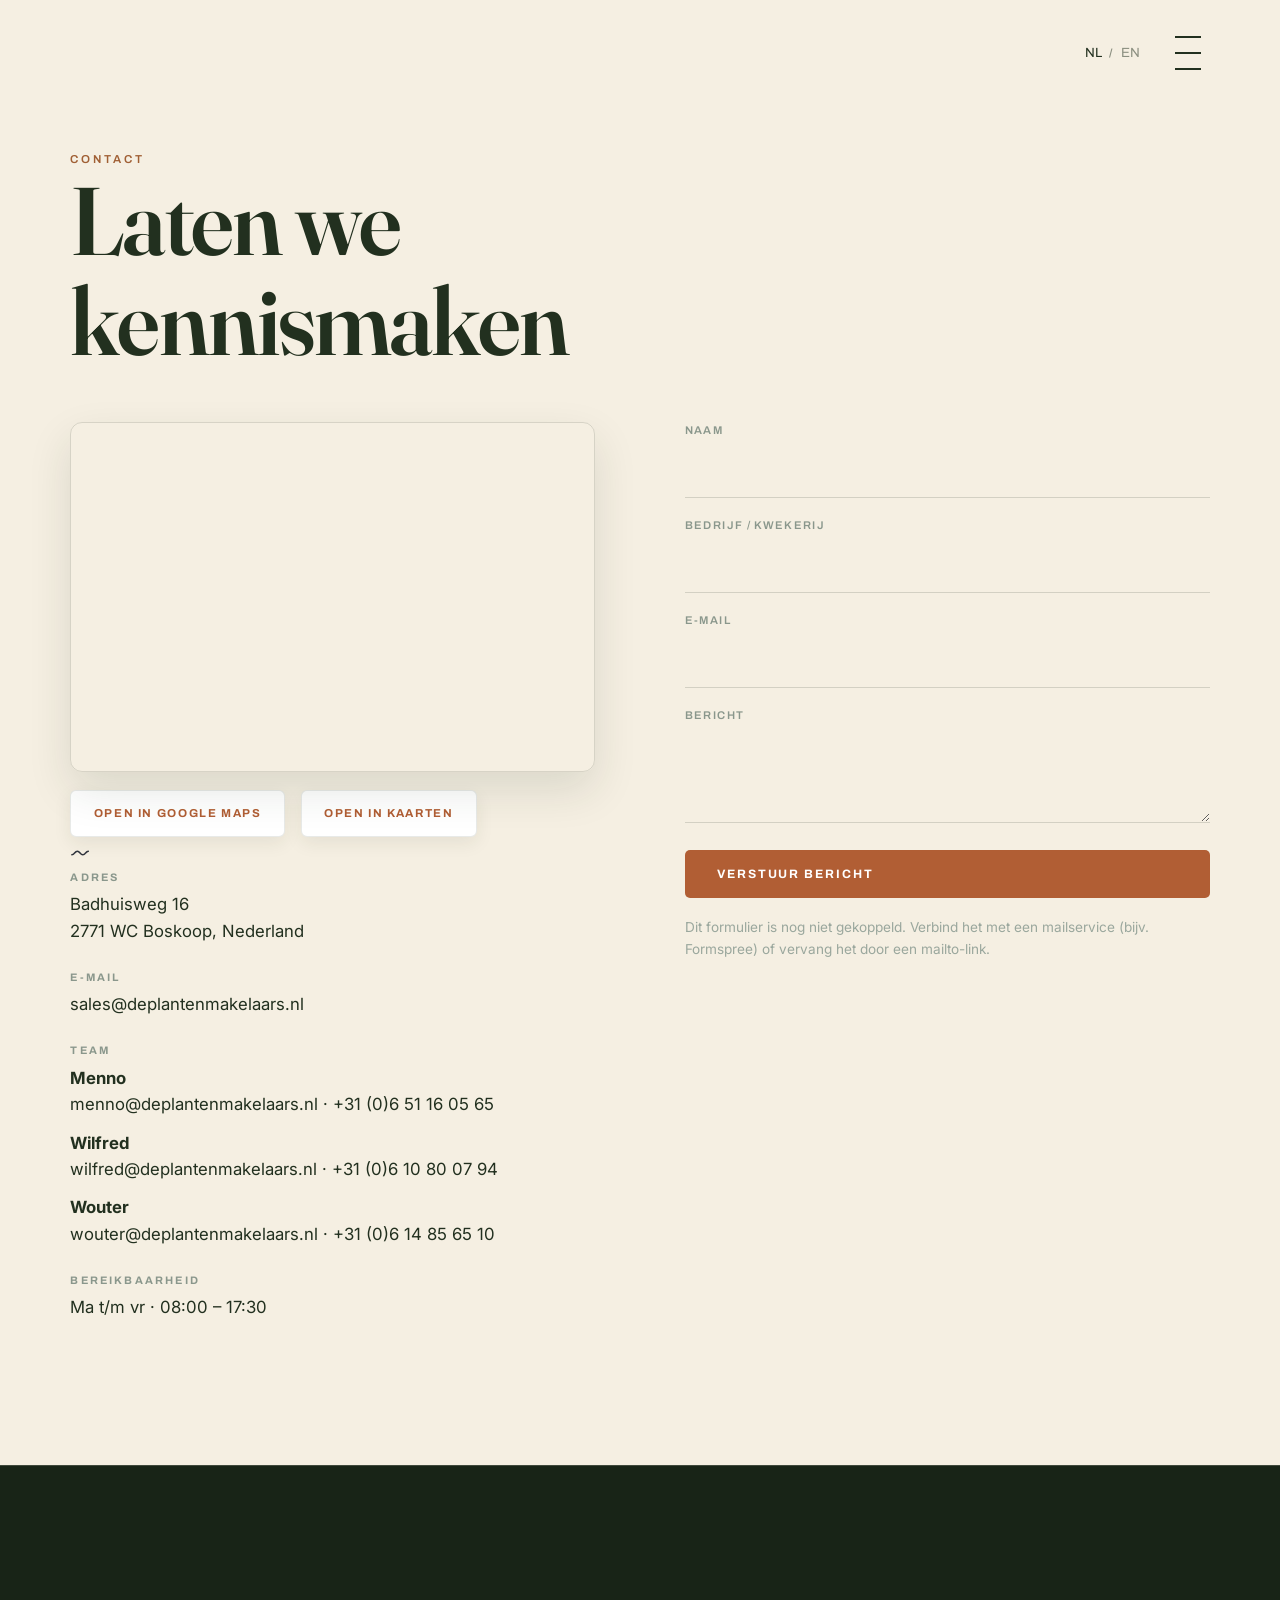
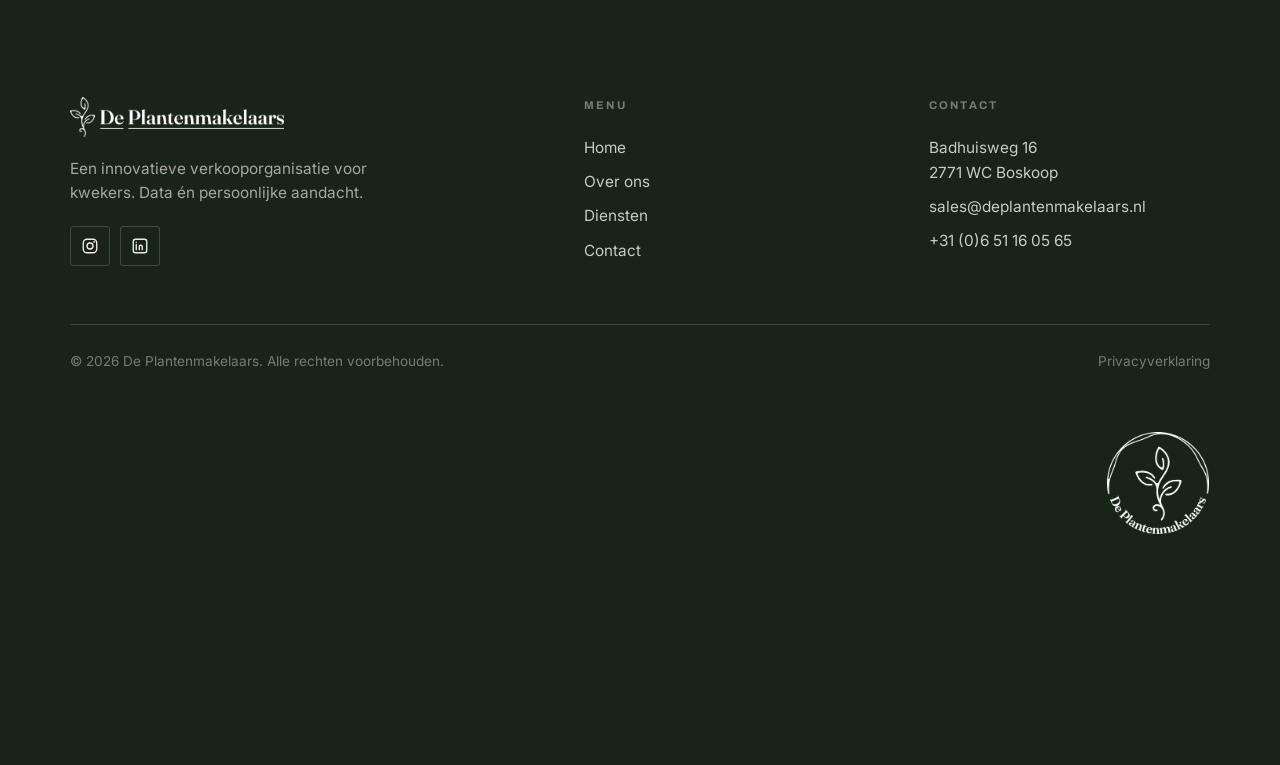
==== contact.html @ c4e26600 "30-07 2" ====
<!DOCTYPE html>
<html lang="nl">
<head>
<meta charset="UTF-8">
<meta name="viewport" content="width=device-width, initial-scale=1">
<title>Contact, De Plantenmakelaars</title>
<meta name="description" content="Neem contact op met De Plantenmakelaars. We denken graag met je mee over de groei van jouw product in de sierteelt.">
<link rel="preconnect" href="https://fonts.googleapis.com">
<link rel="preconnect" href="https://fonts.gstatic.com" crossorigin>
<link href="https://fonts.googleapis.com/css2?family=Archivo:wght@400;500;600;700;800;900&family=Fraunces:opsz,wght@9..144,400;9..144,500;9..144,600;9..144,900&family=Inter:wght@400;500;600&display=swap" rel="stylesheet">
<link rel="stylesheet" href="styles.css?v=12">
</head>
<body>

<header class="topbar">
  <div class="topbar-right">
    <div class="lang-switch" role="group" aria-label="Taal / Language">
      <button data-lang="nl" type="button">NL</button><span class="sep">/</span><button data-lang="en" type="button">EN</button>
    </div>
    <button class="menu-toggle" aria-label="Menu" aria-expanded="false"><span></span><span></span><span></span></button>
  </div>
</header>

<div class="menu-overlay">
  <img loading="lazy" class="menu-badge" src="images/menu-badge.png" alt="" aria-hidden="true">
    <nav aria-label="Hoofdmenu">
    <a href="index.html"><span class="idx">01</span>Home</a>
    <a href="over-ons.html"><span class="idx">02</span><span data-lang-nl>Over ons</span><span data-lang-en>About</span></a>
    <a href="diensten.html"><span class="idx">03</span><span data-lang-nl>Diensten</span><span data-lang-en>Services</span></a>
    <a href="contact.html"><span class="idx">04</span>Contact</a>
  </nav>
  <div class="menu-foot">
    <a class="cx-mail" href="contact.html" data-e="c2FsZXNAZGVwbGFudGVubWFrZWxhYXJzLm5s" style="flex-basis:100%;color:var(--accent-d)">e-mailadres</a>
    <a href="#">Instagram</a><a href="#">LinkedIn</a>
  </div>
</div>

<div class="corner corner--bl"><svg viewBox="0 0 24 24" fill="none"><path d="M2 14c3 0 3-4 6-4s3 4 6 4 3-4 6-4" stroke="currentColor" stroke-width="1.6" stroke-linecap="round"/></svg></div>

<main>

<!-- CONTACT (licht) -->
<section class="panel panel--paper panel--auto">
  <div class="panel-inner container">
    <div style="margin-bottom:clamp(30px,4vw,52px)">
      <p class="eyebrow rise d1">Contact</p>
      <h1 class="display rise d2" style="font-size:clamp(2.4rem,8vw,6rem);color:var(--ink)"><span data-lang-nl>Laten we<br>kennismaken</span><span data-lang-en>Let's get<br>acquainted</span></h1>
    </div>

    <div class="contact-cols">
      <div>
        <div class="map-embed rise d1">
          <iframe title="Locatie De Plantenmakelaars" src="https://www.google.com/maps?q=Badhuisweg%2016%2C%202771%20WC%20Boskoop&output=embed" loading="lazy" referrerpolicy="no-referrer-when-downgrade" allowfullscreen></iframe>
          <span class="tag">Boskoop</span>
        </div>
        <div class="map-actions rise d1">
          <a href="https://www.google.com/maps/search/?api=1&query=Badhuisweg+16+2771+WC+Boskoop" target="_blank" rel="noopener">
            <span data-lang-nl>Open in Google Maps</span><span data-lang-en>Open in Google Maps</span>
          </a>
          <a href="https://maps.apple.com/?q=Badhuisweg+16+2771+WC+Boskoop" target="_blank" rel="noopener">
            <span data-lang-nl>Open in Kaarten</span><span data-lang-en>Open in Maps</span>
          </a>
        </div>
        <div class="cinfo rise d2">
          <div class="row">
            <span class="label"><span data-lang-nl>Adres</span><span data-lang-en>Address</span></span>
            <p>Badhuisweg 16<br>2771 WC Boskoop, Nederland</p>
          </div>
          <div class="row">
            <span class="label">E-mail</span>
            <a class="cx-mail" href="contact.html" data-e="c2FsZXNAZGVwbGFudGVubWFrZWxhYXJzLm5s">e-mailadres</a>
          </div>
          <div class="row">
            <span class="label"><span data-lang-nl>Team</span><span data-lang-en>Team</span></span>
            <p><strong>Menno</strong><br><a class="cx-mail" href="contact.html" data-e="bWVubm9AZGVwbGFudGVubWFrZWxhYXJzLm5s">e-mailadres</a><span class="sep-dot"> · </span><a class="cx-tel" href="contact.html" data-t="KzMxNjUxMTYwNTY1" data-d="KzMxICgwKTYgNTEgMTYgMDUgNjU=">telefoonnummer</a></p>
            <p style="margin-top:.7rem"><strong>Wilfred</strong><br><a class="cx-mail" href="contact.html" data-e="d2lsZnJlZEBkZXBsYW50ZW5tYWtlbGFhcnMubmw=">e-mailadres</a><span class="sep-dot"> · </span><a class="cx-tel" href="contact.html" data-t="KzMxNjEwODAwNzk0" data-d="KzMxICgwKTYgMTAgODAgMDcgOTQ=">telefoonnummer</a></p>
            <p style="margin-top:.7rem"><strong>Wouter</strong><br><a class="cx-mail" href="contact.html" data-e="d291dGVyQGRlcGxhbnRlbm1ha2VsYWFycy5ubA==">e-mailadres</a><span class="sep-dot"> · </span><a class="cx-tel" href="contact.html" data-t="KzMxNjE0ODU2NTEw" data-d="KzMxICgwKTYgMTQgODUgNjUgMTA=">telefoonnummer</a></p>
          </div>
          <div class="row">
            <span class="label"><span data-lang-nl>Bereikbaarheid</span><span data-lang-en>Availability</span></span>
            <p><span data-lang-nl>Ma t/m vr · 08:00 – 17:30</span><span data-lang-en>Mon–Fri · 08:00 – 17:30</span></p>
          </div>
        </div>
      </div>

      <div class="rise d3">
        <form class="form" id="contact-form" novalidate>
          <div class="field">
            <label for="naam"><span data-lang-nl>Naam</span><span data-lang-en>Name</span></label>
            <input type="text" id="naam" name="naam" required autocomplete="name">
          </div>
          <div class="field">
            <label for="bedrijf"><span data-lang-nl>Bedrijf / kwekerij</span><span data-lang-en>Company / nursery</span></label>
            <input type="text" id="bedrijf" name="bedrijf" autocomplete="organization">
          </div>
          <div class="field">
            <label for="email">E-mail</label>
            <input type="email" id="email" name="email" required autocomplete="email">
          </div>
          <div class="field">
            <label for="bericht"><span data-lang-nl>Bericht</span><span data-lang-en>Message</span></label>
            <textarea id="bericht" name="bericht" required></textarea>
          </div>
          <button type="submit" class="btn btn--solid"><span data-lang-nl>Verstuur bericht</span><span data-lang-en>Send message</span></button>
          <p class="form-status" hidden role="status"><span data-lang-nl>Bedankt! Je bericht is verstuurd, we nemen snel contact op.</span><span data-lang-en>Thanks! Your message has been sent, we'll be in touch soon.</span></p>
          <p class="form-note"><span data-lang-nl>Dit formulier is nog niet gekoppeld. Verbind het met een mailservice (bijv. Formspree) of vervang het door een mailto-link.</span><span data-lang-en>This form is not yet connected. Wire it to a mail service (e.g. Formspree) or replace it with a mailto link.</span></p>
        </form>
      </div>
    </div>
  </div>
</section>

<!-- FOOTER -->
<section class="panel panel--auto footer">
  <div class="panel-inner container">
    <div class="footer-grid">
      <div>
        <a class="logo" href="index.html"><img class="logo-img" src="images/logo-cream.png" alt="De Plantenmakelaars"></a>
        <p><span data-lang-nl>Een innovatieve verkooporganisatie voor kwekers. Data én persoonlijke aandacht.</span><span data-lang-en>An innovative sales organisation for growers. Data and personal attention.</span></p>
        <div class="socials">
          <a href="#" aria-label="Instagram"><svg viewBox="0 0 24 24" fill="none"><rect x="3" y="3" width="18" height="18" rx="5" stroke="currentColor" stroke-width="1.8"/><circle cx="12" cy="12" r="4" stroke="currentColor" stroke-width="1.8"/><circle cx="17.5" cy="6.5" r="1.2" fill="currentColor"/></svg></a>
          <a href="#" aria-label="LinkedIn"><svg viewBox="0 0 24 24" fill="none"><rect x="3" y="3" width="18" height="18" rx="3" stroke="currentColor" stroke-width="1.8"/><path d="M7 10v7M7 7v.01M11 17v-4a2 2 0 014 0v4" stroke="currentColor" stroke-width="1.8" stroke-linecap="round"/></svg></a>
        </div>
      </div>
      <div class="footer-col">
        <h4>Menu</h4>
        <a href="index.html">Home</a>
        <a href="over-ons.html"><span data-lang-nl>Over ons</span><span data-lang-en>About</span></a>
        <a href="diensten.html"><span data-lang-nl>Diensten</span><span data-lang-en>Services</span></a>
        <a href="contact.html">Contact</a>
      </div>
      <div class="footer-col">
        <h4>Contact</h4>
        <p>Badhuisweg 16<br>2771 WC Boskoop</p>
        <a class="cx-mail" href="contact.html" data-e="c2FsZXNAZGVwbGFudGVubWFrZWxhYXJzLm5s">e-mailadres</a>
        <a class="cx-tel" href="contact.html" data-t="KzMxNjUxMTYwNTY1" data-d="KzMxICgwKTYgNTEgMTYgMDUgNjU=">telefoonnummer</a>
      </div>
    </div>
    <div class="footer-bottom">
      <span>© <span id="year">2026</span> De Plantenmakelaars. <span data-lang-nl>Alle rechten voorbehouden.</span><span data-lang-en>All rights reserved.</span></span>
      <a href="#"><span data-lang-nl>Privacyverklaring</span><span data-lang-en>Privacy statement</span></a>
    </div>
    <div class="footer-badge"><img src="images/logo-round.png" alt="De Plantenmakelaars"></div>
  </div>
</section>

</main>
<script src="script.js?v=11"></script>
</body>
</html>
---- styles.css ----
/* ===========================================================
   De Plantenmakelaars — licht & donker, editorial + cinematografisch
   Schermvullende panels, veel witruimte, foto's met nette fallback.
   =========================================================== */

:root {
  /* donker — diep bosgroen (groen primair) */
  --bg:        #223021;          /* diep groen */
  --text:      #f2ece0;          /* warm cream */
  --muted:     rgba(242,236,224,.66);
  --faint:     rgba(242,236,224,.44);
  --line-d:    rgba(242,236,224,.18);
  --accent-d:  #d98c5a;          /* warme terracotta op donker */

  /* licht — cream */
  --paper:     #efe3d5;          /* cream */
  --paper-2:   #f5efe2;          /* lichter cream */
  --ink:       #22301f;          /* diep groen tekst */
  --ink-soft:  #56604f;
  --line-l:    rgba(34,48,31,.16);
  --accent-l:  #b15e34;          /* diepe terracotta op licht */

  /* olijf + terracotta-accent */
  --olive:     #6e7a4e;
  --wood:      #c08a5e;
  --wood-deep: #a05f34;

  --maxw: 1340px;
  --gutter: clamp(24px, 5.5vw, 96px);

  --font-body: "Inter", -apple-system, BlinkMacSystemFont, "Segoe UI", Roboto, sans-serif;
  --font-head: "Fraunces", Georgia, "Times New Roman", serif;  /* warme serif koppen */
  --font-label: "Archivo", var(--font-body);                   /* mechanische labels */
  --ease: cubic-bezier(.16, 1, .3, 1);
}

/* Terracotta Clay: warme serif koppen in zinhoofdletters, sans-labels in kapitaal */
h1, h2, h3, .display, .menu-overlay a, .stats .num, .bignum h3, .member h3, .split h2, .contact-cols h1 {
  text-transform: none !important;
  letter-spacing: -0.01em;
  font-weight: 600 !important;
}
.eyebrow, .label, .readmore, .btn, .lang-switch, .menu-toggle, .member .role,
.bignum .no, .scroll-cue, .pager .count, .footer h4, .field label, .logo,
.hero-meta .label, .menu-foot, .media .tag {
  font-family: var(--font-label) !important;
}

*, *::before, *::after { box-sizing: border-box; }
* { margin: 0; }

html {
  background: var(--bg);
  scroll-behavior: smooth;
  scroll-snap-type: y proximity;
  -webkit-text-size-adjust: 100%;
}
body {
  font-family: var(--font-body);
  color: var(--text);
  background: var(--bg);
  line-height: 1.6;
  font-size: 17px;
  -webkit-font-smoothing: antialiased;
  text-rendering: optimizeLegibility;
  overflow-x: hidden;
}
/* Optie 6: groeiende data (planten + cijfers) */
.grow-canvas { position: fixed; inset: 0; z-index: -1; pointer-events: none; }
.grow-canvas--menu { position: absolute; inset: 0; z-index: 0; }

img { max-width: 100%; display: block; }
a { color: inherit; text-decoration: none; }
ul { list-style: none; padding: 0; }
button { font-family: inherit; cursor: pointer; border: 0; background: none; color: inherit; }
h1, h2, h3 { font-family: var(--font-head); font-weight: 800; line-height: .94; letter-spacing: -0.015em; }

/* ---------- helpers ---------- */
.container { width: 100%; max-width: var(--maxw); margin-inline: auto; padding-inline: var(--gutter); }

.eyebrow {
  display: inline-block;
  font-family: var(--font-head); font-weight: 600;
  font-size: .72rem; letter-spacing: .26em; text-transform: uppercase;
  color: var(--accent-d);
}
.label { font-family: var(--font-head); font-weight: 700; font-size: .68rem; letter-spacing: .2em; text-transform: uppercase; color: var(--muted); }
.display { font-size: clamp(2.5rem, 7.4vw, 6.1rem); text-transform: uppercase; line-height: 1.04; letter-spacing: -0.02em; }
.sub { font-size: clamp(1rem, 1.4vw, 1.2rem); color: rgba(243,246,239,.82); max-width: 48ch; }

/* ---------- links/buttons ---------- */
.readmore {
  display: inline-flex; align-items: center; gap: .7rem;
  font-family: var(--font-head); font-weight: 700;
  font-size: .74rem; letter-spacing: .2em; text-transform: uppercase;
  color: var(--text); padding-bottom: .35rem; position: relative;
}
.readmore::after { content: ""; position: absolute; left: 0; bottom: 0; width: 100%; height: 1px; background: var(--accent-d); transform: scaleX(.35); transform-origin: left; transition: transform .4s var(--ease); }
.readmore:hover::after { transform: scaleX(1); }
.readmore svg { width: 22px; height: 12px; transition: transform .35s var(--ease); }
.readmore:hover svg { transform: translateX(6px); }

.btn {
  display: inline-flex; align-items: center; gap: .7rem;
  font-family: var(--font-head); font-weight: 700;
  font-size: .76rem; letter-spacing: .16em; text-transform: uppercase;
  padding: 1.05rem 2rem; border-radius: 5px;
  transition: background .3s var(--ease), color .3s var(--ease), border-color .3s var(--ease), transform .3s var(--ease);
}
.btn--solid { background: var(--accent-d); color: #0b1206; }
.btn--solid:hover { background: #fff; transform: translateY(-2px); }
.btn--outline { border: 1px solid var(--line-d); color: var(--text); }
.btn--outline:hover { border-color: var(--accent-d); color: var(--accent-d); }

/* ===========================================================
   TOPBAR
   =========================================================== */
.topbar {
  position: fixed; top: 0; left: 0; right: 0; z-index: 60;
  max-width: var(--maxw); margin-inline: auto;
  display: flex; align-items: center; justify-content: flex-end;
  padding: clamp(18px, 2.4vw, 32px) var(--gutter);
  pointer-events: none;
}
.topbar > * { pointer-events: auto; }
.logo {
  display: inline-flex; align-items: center; gap: .6rem;
  font-family: var(--font-head); font-weight: 800;
  font-size: 1rem; text-transform: uppercase; color: #fff;
}
.topbar .logo { mix-blend-mode: normal; }
.logo-img { height: 40px; width: auto; display: block; }
.logo-color { display: none; }
body.header-light .logo-cream { display: none; }
body.header-light .logo-color { display: block; }
body.menu-open .logo-cream { display: block; }
body.menu-open .logo-color { display: none; }
@media (max-width: 600px) { .logo-img { height: 32px; } }
.logo .glyph { width: 34px; height: 34px; display: grid; place-items: center; border: 1.5px solid currentColor; border-radius: 3px; }
.logo .glyph svg { width: 18px; height: 18px; }
.logo .word { display: none; }
@media (min-width: 600px) { .logo .word { display: inline; } }

.topbar-right { display: flex; align-items: center; gap: clamp(12px, 1.6vw, 22px); color: #fff; transition: color .12s linear; }
.lang-switch { display: inline-flex; gap: .1rem; font-family: var(--font-head); font-weight: 700; font-size: .72rem; letter-spacing: .12em; }
.lang-switch button { color: currentColor; opacity: .5; padding: .3rem .35rem; transition: opacity .25s ease; }
.lang-switch button.active { opacity: 1; }
.lang-switch .sep { color: currentColor; opacity: .5; align-self: center; }
.menu-toggle { width: 44px; height: 44px; display: grid; place-items: center; color: currentColor; }
.menu-toggle span { display: block; width: 26px; height: 2px; background: currentColor; transition: transform .35s var(--ease), opacity .25s ease, background-color .12s linear; }

/* kleur van menu + taalswitch wisselt met de achtergrond eronder */
body.header-light .topbar-right { color: var(--ink); }
body.menu-open .topbar-right { color: #fff; }
.menu-toggle span + span { margin-top: 6px; }
body.menu-open .menu-toggle span:nth-child(1) { transform: translateY(8px) rotate(45deg); }
body.menu-open .menu-toggle span:nth-child(2) { opacity: 0; }
body.menu-open .menu-toggle span:nth-child(3) { transform: translateY(-8px) rotate(-45deg); }

/* ===========================================================
   MENU OVERLAY
   =========================================================== */
.menu-overlay {
  position: fixed; inset: 0; z-index: 55;
  background: linear-gradient(160deg, #223021, #141f12);
  display: flex; flex-direction: column; justify-content: center;
  padding: var(--gutter);
  opacity: 0; visibility: hidden;
  overflow: hidden;
  transition: opacity .5s var(--ease), visibility .5s;
}
body.menu-open .menu-overlay { opacity: 1; visibility: visible; }
.menu-overlay nav { display: flex; flex-direction: column; gap: clamp(6px, 1.2vw, 14px); }
.menu-overlay a {
  font-family: var(--font-head); font-weight: 800;
  font-size: clamp(2.4rem, 8vw, 5.5rem); text-transform: uppercase; line-height: 1;
  color: var(--text); width: max-content; transition: color .3s ease;
}
.menu-overlay nav a, .menu-overlay .menu-foot > * { transform: translateY(40px); opacity: 0; }
body.menu-open .menu-overlay nav a,
body.menu-open .menu-overlay .menu-foot > * { animation: menuIn .6s var(--ease) forwards; }
body.menu-open .menu-overlay nav a:nth-child(1) { animation-delay: .10s; }
body.menu-open .menu-overlay nav a:nth-child(2) { animation-delay: .16s; }
body.menu-open .menu-overlay nav a:nth-child(3) { animation-delay: .22s; }
body.menu-open .menu-overlay nav a:nth-child(4) { animation-delay: .28s; }
body.menu-open .menu-overlay nav a:nth-child(5) { animation-delay: .34s; }
body.menu-open .menu-overlay .menu-foot > *:nth-child(1) { animation-delay: .44s; }
body.menu-open .menu-overlay .menu-foot > *:nth-child(2) { animation-delay: .50s; }
body.menu-open .menu-overlay .menu-foot > *:nth-child(3) { animation-delay: .56s; }
body.menu-open .menu-overlay .menu-foot > *:nth-child(4) { animation-delay: .62s; }
.menu-overlay a:hover { color: var(--accent-d); }
.menu-overlay a .idx { font-size: .9rem; vertical-align: super; color: var(--accent-d); margin-right: .6rem; }
@keyframes menuIn { to { transform: none; opacity: 1; } }
.menu-foot { margin-top: clamp(36px, 6vw, 70px); display: flex; flex-wrap: wrap; gap: 1rem 3rem; font-size: .92rem; color: var(--muted); }
.menu-foot a:hover { color: var(--accent-d); }
.menu-foot a.cx-mail:hover { color: #fff !important; }
.menu-badge { display: none; }
.menu-overlay nav, .menu-overlay .menu-foot { position: relative; z-index: 1; }
@media (max-width: 720px) { .menu-badge { max-width: 92vw; opacity: .06; } }

/* ===========================================================
   PANELS
   =========================================================== */
.panel {
  position: relative;
  min-height: 100vh; min-height: 100svh;
  display: flex; align-items: center;
  scroll-snap-align: start; overflow: hidden;
}
.panel--auto { min-height: 100vh; min-height: 100svh; padding-block: clamp(120px, 16vh, 200px); }
.panel-inner { position: relative; z-index: 2; width: 100%; }

/* donker beeldpanel: foto + fallback + leesbaarheidsgradient */
.panel-bg { position: absolute; inset: 0; z-index: 0; overflow: hidden;
  background: linear-gradient(160deg, #2e4029 0%, #223021 55%, #16210f 100%); }
.panel-bg img { position: absolute; inset: 0; width: 100%; height: 100%; object-fit: cover;
  transform: scale(1.05); transition: transform 1.4s var(--ease); }
.panel.in .panel-bg img { transform: scale(1); }
.panel-bg::after { content: ""; position: absolute; inset: 0;
  background: linear-gradient(to top, rgba(14,22,12,.90) 0%, rgba(14,22,12,.26) 45%, rgba(14,22,12,.46) 100%),
              radial-gradient(120% 90% at 80% 15%, rgba(201,120,79,.26), transparent 60%); }
.panel-bg.topo::before { content: ""; position: absolute; inset: 0; z-index: 1;
  background-image: url("data:image/svg+xml,%3Csvg xmlns='http://www.w3.org/2000/svg' width='600' height='600' viewBox='0 0 600 600'%3E%3Cg fill='none' stroke='%23c9784f' stroke-width='1' stroke-opacity='0.12'%3E%3Cpath d='M0 120 Q150 60 300 120 T600 120'/%3E%3Cpath d='M0 200 Q150 140 300 200 T600 200'/%3E%3Cpath d='M0 280 Q150 220 300 280 T600 280'/%3E%3Cpath d='M0 360 Q150 300 300 360 T600 360'/%3E%3Cpath d='M0 440 Q150 380 300 440 T600 440'/%3E%3Cpath d='M0 520 Q150 460 300 520 T600 520'/%3E%3C/g%3E%3C/svg%3E");
  background-size: 760px; opacity: .5; }

/* LICHTE panels */
.panel--light { background: var(--paper); color: var(--ink); }
.panel--paper { background: var(--paper-2); color: var(--ink); }
.panel--light .sub, .panel--paper .sub { color: var(--ink-soft); }
.panel--light .eyebrow, .panel--paper .eyebrow { color: var(--wood-deep); }
.panel--light h1, .panel--light h2, .panel--light h3,
.panel--paper h1, .panel--paper h2, .panel--paper h3 { color: var(--ink); }
.panel--light .label, .panel--paper .label { color: #8a978c; }
.panel--light .readmore, .panel--paper .readmore { color: var(--ink); }
.panel--light .readmore::after, .panel--paper .readmore::after { background: var(--accent-l); }
.panel--light .tick-list li, .panel--paper .tick-list li { color: var(--ink-soft); }
.panel--light .tick-list svg, .panel--paper .tick-list svg { color: var(--olive); }
.panel--light .btn--outline, .panel--paper .btn--outline { border-color: var(--line-l); color: var(--ink); }
.panel--light .btn--outline:hover, .panel--paper .btn--outline:hover { border-color: var(--accent-l); color: var(--accent-l); }
.panel--light .btn--solid, .panel--paper .btn--solid { background: var(--accent-l); color: #fff; }
.panel--light .btn--solid:hover, .panel--paper .btn--solid:hover { background: var(--ink); }
.panel--light .bignum-list, .panel--paper .bignum-list { border-color: var(--line-l); }
.panel--light .bignum, .panel--paper .bignum { border-color: var(--line-l); }
.panel--light .bignum .no, .panel--paper .bignum .no { color: var(--accent-l); }
.panel--light .bignum p, .panel--paper .bignum p { color: var(--ink-soft); }
.panel--light .stats .num, .panel--paper .stats .num { color: var(--ink); }
.panel--light .stats .num .unit, .panel--paper .stats .num .unit { color: var(--accent-l); }
.panel--light .stats .lab, .panel--paper .stats .lab { color: var(--ink-soft); }
.panel--light .member h3, .panel--paper .member h3 { color: var(--ink); }
.panel--light .member .role, .panel--paper .member .role { color: var(--accent-l); }
.panel--light .member .mail, .panel--paper .member .mail { color: var(--ink-soft); }
.panel--light .field input, .panel--light .field textarea,
.panel--paper .field input, .panel--paper .field textarea { color: var(--ink); border-bottom-color: var(--line-l); }
.panel--light .field label, .panel--paper .field label { color: #8a978c; }
.panel--light .cinfo .row a, .panel--paper .cinfo .row a,
.panel--light .cinfo .row p, .panel--paper .cinfo .row p { color: var(--ink); }
.panel--light .form-note, .panel--paper .form-note { color: #9aa79d; }
.panel--light .form-status, .panel--paper .form-status { color: var(--accent-l); }

/* ---------- reveal ---------- */
.rise { opacity: 0; transform: translateY(34px); transition: opacity .9s var(--ease), transform .9s var(--ease); }
.panel.in .rise { opacity: 1; transform: none; }
.panel.in .rise.d1 { transition-delay: .08s; }
.panel.in .rise.d2 { transition-delay: .18s; }
.panel.in .rise.d3 { transition-delay: .28s; }
.panel.in .rise.d4 { transition-delay: .38s; }
.panel.in .rise.d5 { transition-delay: .48s; }
.panel.in .rise.d6 { transition-delay: .58s; }

/* ===========================================================
   HERO (schermvullend beeld + tekst)
   =========================================================== */
.hero { align-items: stretch; }
.hero .panel-bg { background: linear-gradient(165deg, #efe3d5 0%, #d8955a 26%, #7a8a52 60%, #223021 100%); }
.hero .panel-bg::after {
  background: linear-gradient(to top, rgba(20,15,9,.80) 0%, rgba(20,15,9,.08) 42%, rgba(20,15,9,.16) 100%),
              linear-gradient(to right, rgba(20,15,9,.45), transparent 55%);
}
.hero .panel-inner { display: flex; align-items: center; justify-content: flex-start; }
.hero .hero-stack { text-align: left; margin-inline: 0; max-width: 24ch; }
.hero .hero-stack .sub { margin-inline: 0; }
.hero .hero-stack .readmore { margin-inline: 0; }
.hero-stack { max-width: 24ch; }
.hero-stack > * + * { margin-top: clamp(1rem, 2vw, 1.5rem); }
.hero .display { color: #fff; }
.hero .sub { color: rgba(255,255,255,.9); max-width: 42ch; }
.hero .eyebrow { color: var(--accent-d); }

/* topmeta in hero (rechtsboven, klein) */
.hero-meta {
  position: absolute; top: clamp(96px, 13vh, 150px); z-index: 3;
  right: max(var(--gutter), calc((100vw - var(--maxw)) / 2 + var(--gutter)));
  text-align: right; max-width: 16ch;
}
.hero-meta .label { display: block; color: rgba(255,255,255,.6); }
.hero-meta .val { color: #fff; font-weight: 600; font-size: .95rem; }
@media (max-width: 760px) { .hero-meta { display: none; } }
@media (max-width: 720px) {
  .hero .hero-stack { max-width: 100%; }
  .hero .display { font-size: clamp(2.3rem, 11vw, 3.6rem); }
}
/* bredere hero-kolom voor langere koppen (bv. Diensten) — zelfde lettergrootte als homepage */
.hero--wide .hero-stack { max-width: min(94vw, 56rem); }

/* generieke gecentreerde stack (cta) */
.center-stack { text-align: center; margin-inline: auto; max-width: min(92vw, 56rem); }
.center-stack .sub { margin-inline: auto; }


/* scroll hint */
.scroll-cue { position: absolute; left: 50%; bottom: clamp(22px, 4vh, 40px); transform: translateX(-50%); z-index: 3;
  display: flex; flex-direction: column; align-items: center; gap: .7rem;
  font-family: var(--font-head); font-size: .62rem; letter-spacing: .25em; text-transform: uppercase; color: rgba(255,255,255,.7); }
.scroll-cue .line { width: 1px; height: 46px; background: rgba(255,255,255,.25); position: relative; overflow: hidden; }
.scroll-cue .line::after { content: ""; position: absolute; left: 0; top: -50%; width: 100%; height: 50%; background: var(--accent-d); animation: scrolldot 2.2s var(--ease) infinite; }
@keyframes scrolldot { 0% { top: -50%; } 60%,100% { top: 100%; } }

/* ===========================================================
   MEDIA FRAME (foto naast tekst, editorial)
   =========================================================== */
.media { position: relative; width: 100%; aspect-ratio: 4 / 5; overflow: hidden; border-radius: 10px;
  background: linear-gradient(160deg, #ecdcc6 0%, #c98a64 50%, #6e7a4e 100%); }
.media img { position: absolute; inset: 0; width: 100%; height: 100%; object-fit: cover; }
.media--wide { aspect-ratio: 3 / 2; }
.media .tag { position: absolute; left: 16px; bottom: 16px; z-index: 2;
  background: var(--paper); color: var(--olive); border-radius: 2px; padding: .4rem .7rem;
  font-family: var(--font-head); font-weight: 700; font-size: .64rem; letter-spacing: .14em; text-transform: uppercase; }

/* ===========================================================
   SPLIT / lijsten / stats / team / contact
   =========================================================== */
.split { display: grid; grid-template-columns: 1fr 1fr; gap: clamp(36px, 7vw, 110px); align-items: center; width: 100%; }
.split h2 { font-size: clamp(2rem, 5vw, 4.2rem); text-transform: uppercase; }
.split .sub { margin-top: 1.4rem; }
.split-actions { margin-top: 2.2rem; display: flex; flex-wrap: wrap; gap: 1rem; }
.split--media-right .media { order: 2; }
@media (max-width: 860px) {
  .split { grid-template-columns: 1fr; gap: clamp(28px, 6vw, 48px); }
  .split--media-right .media, .split .media { order: -1; }
  .media { aspect-ratio: 5 / 4; }
  /* telefoon: geen scroll-snap, gewoon vloeiend doorscrollen */
  html { scroll-snap-type: none; }
  .panel { scroll-snap-align: none; }
}

.tick-list { margin-top: 1.6rem; display: grid; gap: .9rem; }
.tick-list li { display: flex; gap: .8rem; align-items: flex-start; color: rgba(243,246,239,.82); }
.tick-list svg { flex: none; width: 20px; height: 20px; color: var(--accent-d); margin-top: .2rem; }

.bignum-list { width: 100%; border-top: 1px solid var(--line-d); }
.bignum { display: grid; grid-template-columns: auto 1fr auto; gap: clamp(16px, 3vw, 48px); align-items: baseline;
  padding: clamp(22px, 3.4vw, 44px) 0; border-bottom: 1px solid var(--line-d); transition: padding-left .4s var(--ease); }
.bignum:hover { padding-left: clamp(8px, 1.5vw, 22px); }
.bignum .no { font-family: var(--font-head); font-weight: 700; font-size: .8rem; color: var(--accent-d); }
.bignum h3 { font-size: clamp(1.6rem, 4vw, 3rem); text-transform: uppercase; }
.bignum p { color: var(--muted); max-width: 42ch; font-size: .98rem; }
@media (max-width: 720px) { .bignum { grid-template-columns: auto 1fr; } .bignum p { grid-column: 1 / -1; } }

.stats { display: grid; grid-template-columns: repeat(3, 1fr); gap: clamp(32px, 5vw, 64px) clamp(24px, 3vw, 56px); width: 100%; }
.stats .num { font-family: var(--font-head); font-weight: 800; font-size: clamp(2.8rem, 5vw, 4.8rem); line-height: .9; white-space: nowrap; }
.stats .lab { margin-top: .9rem; color: var(--muted); max-width: 24ch; }
@media (max-width: 760px) {
  .stats { grid-template-columns: repeat(2, 1fr); gap: clamp(30px, 8vw, 46px) clamp(18px, 5vw, 30px); }
  .stats .num { font-size: clamp(2rem, 9.5vw, 3rem); }
  .stats .lab { margin-top: .55rem; font-size: .92rem; max-width: 18ch; }
}

.quotes { display: grid; grid-template-columns: repeat(3, 1fr); gap: clamp(20px, 2.4vw, 32px); width: 100%; }
@media (max-width: 860px) { .quotes { grid-template-columns: 1fr; } }
.quote { position: relative; background: var(--accent-l); border-radius: 14px; padding: clamp(24px, 2.6vw, 34px); display: flex; flex-direction: column; gap: 1.4rem; }
.quote blockquote { font-family: var(--font-head); font-weight: 500; font-size: clamp(1.08rem, 1.4vw, 1.32rem); line-height: 1.45; color: #fff; }
.quote figcaption { font-family: var(--font-label); font-weight: 700; font-size: .7rem; letter-spacing: .16em; text-transform: uppercase; color: rgba(255,255,255,.82); margin-top: auto; display: flex; flex-direction: column; gap: .22rem; line-height: 1.35; }
.quote figcaption .q-name { color: #fff; }
.quote figcaption .q-firm { color: rgba(255,255,255,.68); }
.quote figcaption .todo { color: rgba(255,255,255,.82); border-bottom-color: rgba(255,255,255,.4); }
.quote blockquote.tw-on::after { content: ""; display: inline-block; width: 2px; height: 1.05em; background: #fff; margin-left: 3px; vertical-align: -2px; animation: twblink .8s step-end infinite; }
@keyframes twblink { 0%, 100% { opacity: 1; } 50% { opacity: 0; } }

.stars { display: inline-flex; gap: .28rem; }
.star { display: inline-flex; opacity: 0; transform: translateY(-20px) scale(.3) rotate(-25deg); }
.star svg { width: clamp(17px, 1.5vw, 20px); height: auto; fill: #fff; }
.quotes.qshow .star { animation: starfly .55s var(--ease) forwards; }
.quotes.qshow .star:nth-child(1) { animation-delay: .10s; }
.quotes.qshow .star:nth-child(2) { animation-delay: .18s; }
.quotes.qshow .star:nth-child(3) { animation-delay: .26s; }
.quotes.qshow .star:nth-child(4) { animation-delay: .34s; }
.quotes.qshow .star:nth-child(5) { animation-delay: .42s; }
@keyframes starfly { to { opacity: 1; transform: none; } }
.quotes.qshow .star svg { animation: starbounce 5s ease-in-out infinite; }
.quotes.qshow .star:nth-child(1) svg { animation-delay: 1.2s; }
.quotes.qshow .star:nth-child(2) svg { animation-delay: 1.38s; }
.quotes.qshow .star:nth-child(3) svg { animation-delay: 1.56s; }
.quotes.qshow .star:nth-child(4) svg { animation-delay: 1.74s; }
.quotes.qshow .star:nth-child(5) svg { animation-delay: 1.92s; }
@keyframes starbounce { 0%, 32%, 100% { transform: translateY(0); } 16% { transform: translateY(-11px); } }
.q-badge { position: absolute; top: clamp(24px, 2.6vw, 34px); right: clamp(24px, 2.6vw, 34px); width: clamp(19px, 1.9vw, 25px); height: auto; }

.member-contact { margin-top: 1.5rem; display: flex; flex-direction: column; gap: .4rem; }
.member-contact a { color: var(--accent-l); font-weight: 500; font-size: .98rem; width: max-content; }
.member-contact a:hover { text-decoration: underline; }
@media (prefers-reduced-motion: reduce) {
  .star { opacity: 1; transform: none; animation: none; }
  .star svg { animation: none; }
}

.logo-marquee { width: 100%; overflow: hidden; padding: clamp(34px, 4.4vw, 72px) 0; -webkit-mask-image: linear-gradient(90deg, transparent, #000 14%, #000 86%, transparent); mask-image: linear-gradient(90deg, transparent, #000 14%, #000 86%, transparent); }
.logo-track { display: flex; align-items: center; width: max-content; animation: marquee 44s linear infinite; }
.logo-track img { flex: none; height: clamp(94px, 10.1vw, 146px); width: auto; margin-right: clamp(58px, 6.9vw, 128px); object-fit: contain; opacity: .9; animation: lmfloat 7s ease-in-out infinite alternate; will-change: transform; }
.logo-track img:nth-of-type(2n) { animation-duration: 8.4s; animation-delay: -2s; }
.logo-track img:nth-of-type(3n) { animation-duration: 7.6s; animation-delay: -3.6s; }
.logo-track img:nth-of-type(4n) { animation-duration: 6.4s; animation-delay: -1s; }
@keyframes marquee { from { transform: translateX(0); } to { transform: translateX(-50%); } }
@keyframes lmfloat { from { transform: translateY(-4px); } to { transform: translateY(4px); } }
@media (prefers-reduced-motion: reduce) { .logo-track { animation: none; flex-wrap: wrap; justify-content: center; row-gap: 2.4rem; } .logo-track img { animation: none; } }

.advice-grid { display: grid; grid-template-columns: repeat(3, 1fr); gap: clamp(22px, 2.6vw, 40px) clamp(24px, 3vw, 48px); margin-top: clamp(36px, 4.5vw, 60px); width: 100%; }
@media (max-width: 820px) { .advice-grid { grid-template-columns: 1fr 1fr; } }
@media (max-width: 520px) { .advice-grid { grid-template-columns: 1fr; } }
.advice-item { border-top: 1px solid var(--line-d); border-radius: 0; padding-top: 1.1rem; }
.advice-item h3 { color: #fff; font-size: clamp(1.1rem, 1.6vw, 1.4rem); font-weight: 600; }
.advice-item p { color: var(--muted); margin-top: .45rem; font-size: .98rem; line-height: 1.5; }
.advice-item { animation: advicestep 6.5s ease-in-out infinite; will-change: transform; }
.advice-item:nth-child(1) { animation-delay: 0s; }
.advice-item:nth-child(2) { animation-delay: .2s; }
.advice-item:nth-child(3) { animation-delay: .4s; }
.advice-item:nth-child(4) { animation-delay: .6s; }
.advice-item:nth-child(5) { animation-delay: .8s; }
.advice-item:nth-child(6) { animation-delay: 1s; }
@keyframes advicestep { 0%, 16%, 100% { transform: translateX(0); } 7% { transform: translateX(10px); } }
@media (prefers-reduced-motion: reduce) { .advice-item { animation: none; } }

.team { display: grid; grid-template-columns: repeat(4, 1fr); gap: clamp(20px, 2.4vw, 34px); width: 100%; }
@media (max-width: 900px) { .team { grid-template-columns: repeat(2, 1fr); max-width: 640px; } }
.member .frame { aspect-ratio: 3 / 4; border-radius: 10px; overflow: hidden; position: relative;
  background: linear-gradient(160deg, #d9c6a6, #7a6a45); display: grid; place-items: center; }
.member .frame img { position: absolute; inset: 0; width: 100%; height: 100%; object-fit: cover; z-index: 1; }
.member .frame-link { display: block; overflow: hidden; border-radius: 10px; }
.member .frame-link .frame { transition: transform .5s var(--ease); }
.member .frame-link:hover .frame { transform: scale(1.03); }
.member h3 a { color: inherit; }
.member h3 a:hover { color: var(--accent-l); }
.member .frame .initials { font-family: var(--font-head); font-weight: 800; font-size: 2.6rem; color: rgba(255,255,255,.7); }
.member h3 { margin-top: 1.1rem; font-size: 1.3rem; text-transform: uppercase; }
.member .role { color: var(--accent-d); font-size: .8rem; letter-spacing: .08em; text-transform: uppercase; margin-top: .35rem; font-family: var(--font-head); font-weight: 600; }
.member .mail { display: inline-block; margin-top: .55rem; color: var(--muted); font-size: .92rem; }
.member .mail:hover { color: var(--accent-l); }
@media (max-width: 760px) { .team { grid-template-columns: 1fr; max-width: 380px; } }

.contact-cols { display: grid; grid-template-columns: 1fr 1fr; gap: clamp(36px, 7vw, 96px); width: 100%; align-items: start; }
.contact-cols h1 { color: var(--ink); }
.cinfo { margin-top: 2rem; display: grid; gap: 1.5rem; }
.cinfo .row .label { display: block; margin-bottom: .3rem; }
.cinfo .row a, .cinfo .row p { font-size: 1.05rem; }
.cinfo .row a:hover { color: var(--accent-l); }
.form { display: grid; gap: 1.2rem; }
.field label { display: block; font-family: var(--font-head); font-weight: 600; font-size: .7rem; letter-spacing: .12em; text-transform: uppercase; margin-bottom: .5rem; }
.field input, .field textarea { width: 100%; padding: .9rem 0; background: transparent; border: 0; border-bottom: 1px solid var(--line-l); font-family: inherit; font-size: 1.05rem; transition: border-color .3s ease; }
.field input:focus, .field textarea:focus { outline: none; border-color: var(--accent-l); }
.field textarea { resize: vertical; min-height: 90px; }
.form-note { font-size: .85rem; }
@media (max-width: 820px) { .contact-cols { grid-template-columns: 1fr; } }

/* interactieve kaart op de contactpagina, getint in de huisstijl */
.map-embed { position: relative; width: 100%; aspect-ratio: 3 / 2; border-radius: 12px; overflow: hidden; border: 1px solid rgba(34,48,31,.14); box-shadow: 0 18px 44px rgba(34,48,31,.12); margin-bottom: 1.1rem; }
.map-embed iframe { width: 100%; height: 100%; border: 0; display: block; }
.map-embed .tag { pointer-events: none; }
.map-actions { display: flex; flex-wrap: wrap; gap: 1rem; margin-bottom: 1.9rem; }
.map-actions a { display: inline-flex; align-items: center; justify-content: center; background: #fff; color: var(--accent-l); font-family: var(--font-label); font-weight: 700; font-size: .72rem; letter-spacing: .14em; text-transform: uppercase; padding: .85rem 1.4rem; border-radius: 6px; border: 1px solid rgba(34,48,31,.1); box-shadow: 0 6px 18px rgba(34,48,31,.08); transition: transform .2s ease, box-shadow .2s ease, color .2s ease; }
.map-actions a:hover { color: var(--accent-d); transform: translateY(-2px); box-shadow: 0 10px 24px rgba(34,48,31,.14); }

/* ---------- pager / corners ---------- */
.pager { position: fixed; right: clamp(16px, 2.2vw, 34px); top: 50%; transform: translateY(-50%); z-index: 50;
  display: none; flex-direction: column; align-items: center; gap: 14px; color: #fff; transition: color .12s linear; }
@media (min-width: 900px) { .pager { display: flex; } }
.pager .count { font-family: var(--font-head); font-weight: 700; font-size: .7rem; }
.pager .count .tot { color: currentColor; opacity: .5; }
.pager .dots { display: flex; flex-direction: column; gap: 11px; }
.pager .dot { width: 8px; height: 8px; border-radius: 50%; background: transparent; border: 1.4px solid currentColor; opacity: .55; transition: background .3s ease, opacity .3s ease, transform .3s ease; }
.pager .dot.active { background: currentColor; opacity: 1; transform: scale(1.25); }

/* pager wisselt mee met de achtergrond op zijn eigen hoogte (midden scherm) */
body.pager-light .pager { color: var(--ink); }
body.menu-open .pager { color: #fff; }
.corner { position: fixed; z-index: 50; color: #fff; mix-blend-mode: difference; opacity: .85; }
.corner svg { width: 22px; height: 22px; }
.corner--bl { left: var(--gutter); bottom: clamp(16px, 2.4vw, 28px); display: none; }
.corner--br { right: var(--gutter); bottom: clamp(16px, 2.4vw, 28px); display: none; }
@media (min-width: 900px) { .corner--bl, .corner--br { display: block; } }

/* logo linksboven, vast in het hero-beeld (scrolt mee weg, net als de badge) */
.hero-logo { position: absolute; top: clamp(18px, 2.4vw, 32px); left: max(var(--gutter), calc((100vw - var(--maxw)) / 2 + var(--gutter))); z-index: 5; }
.hero-logo img { height: 40px; width: auto; display: block; }
@media (max-width: 600px) { .hero-logo img { height: 32px; } }

/* ronddraaiende badge, vast in het hero-beeld (scrolt mee weg) */
.spin-badge { position: absolute; right: max(var(--gutter), calc((100vw - var(--maxw)) / 2 + var(--gutter))); bottom: clamp(64px, 12vh, 150px); z-index: 4; width: clamp(96px, 12vw, 150px); display: none; animation: spin 26s linear infinite; will-change: transform; }
@media (min-width: 900px) { .spin-badge { display: block; } }
.spin-badge img { width: 100%; height: auto; display: block; }
@keyframes spin { to { transform: rotate(360deg); } }
@media (prefers-reduced-motion: reduce) { .spin-badge { animation: none; } }

/* ===========================================================
   FOOTER
   =========================================================== */
.footer { background: #182417; border-top: 1px solid var(--line-d); align-items: center; }
.footer-grid { display: grid; grid-template-columns: 1.6fr 1fr 1fr; gap: clamp(28px, 5vw, 64px); width: 100%; }
.footer .logo { mix-blend-mode: normal; margin-bottom: 1.2rem; }
.footer p { color: var(--muted); font-size: .96rem; max-width: 36ch; }
.footer h4 { font-family: var(--font-head); font-size: .7rem; letter-spacing: .2em; text-transform: uppercase; color: var(--faint); margin-bottom: 1rem; }
.footer-col a, .footer-col p { display: block; color: rgba(243,246,239,.8); padding-block: .3rem; font-size: .96rem; }
.footer-col a:hover { color: var(--accent-d); }
.socials { display: flex; gap: .6rem; margin-top: 1.3rem; }
.socials a { width: 40px; height: 40px; border: 1px solid var(--line-d); border-radius: 3px; display: grid; place-items: center; transition: border-color .3s ease, color .3s ease; }
.socials a:hover { border-color: var(--accent-d); color: var(--accent-d); }
.socials svg { width: 18px; height: 18px; }
.footer-bottom { margin-top: clamp(34px, 5vw, 56px); padding-top: 1.6rem; border-top: 1px solid var(--line-d); display: flex; flex-wrap: wrap; justify-content: space-between; gap: .6rem 1.4rem; font-size: .85rem; color: var(--faint); }
@media (max-width: 760px) { .footer-grid { grid-template-columns: 1fr; } }

/* ronddraaiend logo, rechts onderaan elke pagina onder de privacyverklaring */
.footer-badge { width: 100%; display: flex; justify-content: flex-end; margin-top: clamp(28px, 5vw, 60px); }
.footer-badge img { width: clamp(72px, 8vw, 108px); height: auto; display: block; animation: spin 26s linear infinite; will-change: transform; }
@media (prefers-reduced-motion: reduce) { .footer-badge img { animation: none; } }

/* ---------- TODO marker (huisstijl terracotta-oranje) ---------- */
.todo { color: #b15e34; border-bottom: 1px dashed rgba(177,94,52,.45); }
.panel:not(.panel--light):not(.panel--paper):not(.footer) .todo { color: #d98c5a; border-bottom-color: rgba(217,140,90,.5); }
.footer .todo { color: #d98c5a; border-bottom-color: rgba(217,140,90,.5); }

/* ---------- subtiele blur-laag achter tekst op een beeldvlak (schaalt mee) ---------- */
.text-scrim {
  background: rgba(16, 24, 16, .30);
  -webkit-backdrop-filter: blur(7px);
  backdrop-filter: blur(7px);
  padding: clamp(22px, 2.6vw, 38px);
  border-radius: 16px;
  border: 1px solid rgba(255, 255, 255, .08);
}

/* ---------- rustige fade bij binnenkomst op een persoon-sectie ---------- */
.page-fade {
  position: fixed; inset: 0; z-index: 200; background: var(--bg);
  opacity: 1; pointer-events: none; transition: opacity 1s ease;
}
body.page-ready .page-fade { opacity: 0; }

/* ===========================================================
   FOTOGALERIJ (horizontaal, filmisch)
   =========================================================== */
.gallery-page { background: var(--bg); overflow: hidden; }
.topbar.has-back { justify-content: space-between; }
.back-link { display: inline-flex; align-items: center; gap: .55rem; color: #fff; font-family: var(--font-label); text-transform: uppercase; letter-spacing: .14em; font-size: .72rem; pointer-events: auto; transition: color .25s ease; }
.back-link svg { width: 22px; height: 12px; }
.back-link:hover { color: var(--accent-d); }

.gallery {
  display: flex; align-items: center; gap: clamp(22px, 3vw, 52px);
  height: 100vh; height: 100svh;
  overflow-x: auto; overflow-y: hidden;
  scroll-behavior: auto; overscroll-behavior-x: contain;
  -webkit-overflow-scrolling: touch;
  padding-inline: clamp(22px, 7vw, 130px);
  scrollbar-width: none;
}
.gallery::-webkit-scrollbar { display: none; }
.gallery > * { flex: 0 0 auto; scroll-snap-align: center; }

.gallery-intro { width: min(84vw, 30rem); padding-right: clamp(8px, 2vw, 28px); }
body.kweker-page .gallery-intro { width: min(88vw, 40rem); }
body.kweker-page .gallery-intro .display { font-size: clamp(1.9rem, 4.6vw, 3.3rem); line-height: 1.06; overflow-wrap: break-word; word-break: break-word; hyphens: auto; }
.gallery-intro .eyebrow { color: var(--accent-d); }
.gallery-intro .display { color: #fff; font-size: clamp(2.4rem, 6vw, 4.6rem); line-height: 1.02; margin-top: .8rem; }
.gallery-intro .sub { color: var(--muted); margin-top: 1.1rem; }
.gallery-filter { display: flex; flex-wrap: wrap; gap: .5rem; margin-top: 1.7rem; }
.gallery-filter button { font-family: var(--font-label); text-transform: uppercase; letter-spacing: .12em; font-size: .66rem; color: rgba(255,255,255,.72); border: 1px solid rgba(255,255,255,.22); border-radius: 999px; padding: .55rem .95rem; transition: background .25s ease, color .25s ease, border-color .25s ease; }
.gallery-filter button.active, .gallery-filter button:hover { background: #fff; color: var(--ink); border-color: #fff; }
.scroll-hint { display: inline-flex; flex-direction: column; align-items: center; gap: .9rem; margin-top: 2.1rem; color: rgba(255,255,255,.7); }
.scroll-hint .sh-label { font-family: var(--font-label); text-transform: uppercase; letter-spacing: .3em; font-size: .78rem; }
.scroll-hint .sh-track { position: relative; width: 2px; height: 84px; background: rgba(255,255,255,.18); border-radius: 2px; overflow: hidden; }
.scroll-hint .sh-fill { position: absolute; left: 0; top: 0; width: 100%; height: 45%; background: var(--accent-d); border-radius: 2px; animation: shDown 1.9s cubic-bezier(.65,0,.35,1) infinite; }
.scroll-hint .sh-arrow { width: 18px; height: 18px; color: var(--accent-d); }
@keyframes shDown { 0% { transform: translateY(-100%); } 55%, 100% { transform: translateY(230%); } }
@media (prefers-reduced-motion: reduce) { .scroll-hint .sh-fill { animation: none; top: auto; bottom: 0; } }

/* telefoon: telefoonnummers onder de e-mails bij Contact (team) */
@media (max-width: 600px) {
  .cinfo .cx-tel { display: block; margin-top: .12rem; }
  .cinfo .sep-dot { display: none; }
}

/* telefoon: horizontale galerij = "Swipe" i.p.v. verticaal "Scroll" */
.swipe-hint { display: none; }
@media (max-width: 860px) {
  .scroll-hint { display: none; }
  .swipe-hint { display: inline-flex; align-items: center; gap: .9rem; margin-top: 2.1rem; color: rgba(255,255,255,.7); }
  .swipe-hint .sh-label { font-family: var(--font-label); text-transform: uppercase; letter-spacing: .3em; font-size: .78rem; }
  .sw-track { position: relative; width: 84px; height: 2px; background: rgba(255,255,255,.18); border-radius: 2px; overflow: hidden; }
  .sw-fill { position: absolute; left: 0; top: 0; height: 100%; width: 45%; background: var(--accent-d); border-radius: 2px; animation: shRight 1.9s cubic-bezier(.65,0,.35,1) infinite; }
  .sw-arrow { width: 18px; height: 18px; color: var(--accent-d); }
}
@keyframes shRight { 0% { transform: translateX(230%); } 55%, 100% { transform: translateX(-100%); } }
@media (prefers-reduced-motion: reduce) { .sw-fill { animation: none; left: auto; right: 0; } }

.shot { align-self: center; }
/* scroll-reveal: foto's en scheidingen faden zacht omhoog in beeld */
.shot .ph { display: block; height: 72vh; height: 72svh; width: auto; min-width: 18rem; max-width: 88vw; border-radius: 12px; overflow: hidden; position: relative; background: linear-gradient(155deg, #2f3a2a, #b15e34); }
.shot .ph img { height: 100%; width: auto; max-width: 88vw; display: block; }
.shot-tag { position: absolute; left: 14px; bottom: 14px; z-index: 2; background: var(--paper); color: var(--ink); font-family: var(--font-label); text-transform: uppercase; letter-spacing: .14em; font-size: .6rem; padding: .45rem .7rem; border-radius: 4px; }
.shot figcaption { display: flex; justify-content: flex-end; align-items: baseline; gap: 1rem; margin-top: 1rem; text-align: right; }
.shot .cat { font-family: var(--font-label); text-transform: uppercase; letter-spacing: .14em; font-size: .64rem; color: var(--accent-d); }
.shot .ttl { font-family: var(--font-head); color: var(--accent-d); font-size: 1.1rem; }
.shot:nth-of-type(3n+2) .ph { background: linear-gradient(155deg, #3a4a34, #b15e34); }
.shot:nth-of-type(3n+3) .ph { background: linear-gradient(155deg, #6e7a4e, #d98c5a); }
.shot:nth-of-type(3n+1) .ph { background: linear-gradient(155deg, #223021, #8a5a3c); }

.gallery-divider { display: flex; flex-direction: column; justify-content: center; align-items: flex-start; gap: .7rem; height: 72vh; padding-inline: clamp(16px, 3vw, 40px); border-left: 1px solid rgba(255,255,255,.16); }
.gallery-divider .gd-eyebrow { font-family: var(--font-label); text-transform: uppercase; letter-spacing: .2em; font-size: .62rem; color: rgba(255,255,255,.5); }
.gallery-divider .gd-cat { font-family: var(--font-head); color: var(--accent-d); font-size: clamp(1.8rem, 3.2vw, 2.8rem); line-height: 1; white-space: nowrap; }
.gallery-divider .gd-arrow svg { width: 30px; height: 12px; color: rgba(255,255,255,.5); }
.gallery-end { display: flex; align-items: center; justify-content: center; width: min(60vw, 22rem); height: 72vh; }
.gallery-end .back-link { border: 1px solid rgba(255,255,255,.2); border-radius: 999px; padding: .9rem 1.4rem; }

@media (max-width: 760px) {
  .shot { width: 82vw; }
  .gallery-intro { width: 84vw; }
}
/* telefoon: hele foto zichtbaar op natuurlijke verhouding, kleiner, niet uitgerekt of afgesneden */
@media (max-width: 600px) {
  .shot { width: auto; }
  .shot .ph {
    display: inline-block;
    height: auto; width: auto; aspect-ratio: auto;
    min-width: 0; max-width: 88vw; max-height: 64vh;
  }
  .shot .ph img {
    height: auto; width: auto; max-width: 88vw; max-height: 64vh; object-fit: contain;
  }
  .gallery-divider, .gallery-end { height: 62vh; }
}

/* ALLEEN telefoon/tablet — desktop blijft exact zoals het was */
@media (max-width: 860px) {
  /* personen vierkant op telefoon */
  .media.media--sq { aspect-ratio: 1 / 1; }
  .member .frame { aspect-ratio: 1 / 1; }
  .member .frame img[src$="fte.jpg"] { object-position: 58% 10%; }
  .media--sq img[src$="fte.jpg"] { object-position: 58% 10%; }
  /* fotokaart-uitsnede (jouw posities uit de sleep-tool) */
  .media img[src$="service-academy.jpg"]       { object-position: 50% 39%; }
  .media img[src$="expertise.jpg"]             { object-position: 51% 23%; }
  .media img[src$="story.jpg"]                 { object-position: 49% 81%; }
  .media img[src$="service-1.jpg"]             { object-position: 50% 62%; }
  .media img[src$="service-beurzen.jpg"]       { object-position: 49% 64%; }
  .media img[src$="service-floriworld.jpg"]    { object-position: 52% 36%; }
  .media img[src$="service-floraconcepts.jpg"] { object-position: 53% 32%; }
  .media img[src$="service-4.jpg"]             { object-position: 48% 93%; }
  .media img[src$="service-3.jpg"]             { object-position: 52% 39%; }
  /* schermvullende achtergronden (jouw posities) */
  .panel-bg img[src$="/hero.jpg"]              { object-position: 37% 50%; }
  .panel-bg img[src$="about-hero.jpg"]         { object-position: 72% 52%; }
  .panel-bg img[src$="service-2.jpg"]          { object-position: 63% 44%; }
}

/* ===========================================================
   ONZE KWEKERS (grote logowand)
   =========================================================== */
body.logos-page { background: var(--paper); color: var(--ink); }
body.logos-page:not(.menu-open) .topbar-right { color: var(--ink); }
.klogos { padding-top: clamp(120px, 15vh, 180px); padding-bottom: clamp(40px, 6vw, 80px); }
.klogos-head { max-width: 60rem; margin-bottom: clamp(30px, 4vw, 58px); }
.klogos-head .eyebrow { color: var(--accent-l); }
.klogos-title { font-family: var(--font-head); font-weight: 600; color: var(--ink); letter-spacing: -0.01em; font-size: clamp(2.2rem, 6vw, 4.4rem); line-height: 1.03; margin: .7rem 0 1.1rem; }
.klogos-head .sub { color: var(--ink-soft); max-width: 44ch; }

.klogos-group { margin-bottom: clamp(40px, 6vw, 78px); }
.klogos-group:last-child { margin-bottom: 0; }
.klogos-tier { font-family: var(--font-head); font-weight: 600; color: var(--accent-l); font-size: clamp(1.3rem, 2.6vw, 1.95rem); letter-spacing: -0.01em; margin-bottom: clamp(16px, 2.2vw, 28px); padding-bottom: .7rem; border-bottom: 1px solid rgba(34,48,31,.14); }
.klogos-grid { display: grid; grid-template-columns: repeat(auto-fill, minmax(230px, 1fr)); gap: clamp(16px, 1.6vw, 24px); }
.klogo { position: relative; aspect-ratio: 1 / 1; overflow: hidden; background: #fff; border: 1px solid rgba(34,48,31,.1); border-radius: 14px; display: grid; place-items: center; text-decoration: none; transition: transform .25s var(--ease), box-shadow .25s ease, border-color .25s ease; }
.klogo:hover { transform: translateY(-5px); box-shadow: 0 22px 50px rgba(34,48,31,.14); border-color: rgba(34,48,31,.22); }
.klogo-play { position: absolute; inset: 0; z-index: 1; background-size: cover; background-position: center; opacity: 0; transition: opacity .35s ease; }
.klogo:hover .klogo-play { opacity: 1; }
.klogo-inner { position: relative; z-index: 2; display: flex; flex-direction: column; align-items: center; gap: .7rem; padding: 1.4rem; text-align: center; transition: opacity .3s ease; }
.klogo:hover .klogo-inner { opacity: 0; }
.klogo-cta { position: absolute; z-index: 3; left: 50%; bottom: 16px; transform: translateX(-50%) translateY(8px); background: #fff; color: var(--accent-l); font-family: var(--font-label); text-transform: uppercase; letter-spacing: .12em; font-weight: 700; font-size: .64rem; padding: .6rem 1rem; border-radius: 6px; box-shadow: 0 8px 20px rgba(34,48,31,.22); opacity: 0; pointer-events: none; transition: opacity .3s ease, transform .3s ease; white-space: nowrap; }
.klogo:hover .klogo-cta { opacity: 1; transform: translateX(-50%) translateY(0); }
.klogo-mark { width: 46px; height: 46px; color: var(--olive); }
.klogo-mark svg { width: 100%; height: 100%; }
.klogo-name { font-family: var(--font-head); font-weight: 600; color: var(--ink); font-size: 1.2rem; }
.klogo-inner img { width: 100%; height: auto; max-height: 100%; object-fit: contain; display: block; }
.klogos-note { margin-top: clamp(32px, 4vw, 54px); color: var(--ink-soft); font-size: .95rem; max-width: 56ch; }

/* ===========================================================
   KWEKER-DETAILPAGINA (info + galerij boven, aanbod onder)
   =========================================================== */
body.kwdetail { background: var(--bg); color: var(--text); }

.kwd-top { max-width: var(--maxw); margin-inline: auto; padding: clamp(110px, 15vh, 165px) var(--gutter) clamp(28px, 4vw, 52px); display: grid; grid-template-columns: 1fr 1fr; gap: clamp(28px, 5vw, 76px); align-items: center; }
@media (max-width: 900px) { .kwd-top { grid-template-columns: 1fr; } }
.kwd-logo { display: block; height: clamp(76px, 11vw, 128px); width: auto; max-width: 340px; object-fit: contain; background: #fff; border-radius: 11px; padding: 12px 18px; margin-bottom: 1.6rem; }
.kwd-info .eyebrow { color: var(--accent-d); }
.kwd-name { font-family: var(--font-head); font-weight: 600; color: #fff; letter-spacing: -0.01em; font-size: clamp(2rem, 4.6vw, 3.4rem); line-height: 1.04; margin: .55rem 0 1rem; overflow-wrap: break-word; }
.kwd-desc { color: var(--muted); max-width: 52ch; font-size: 1.03rem; }

.kwd-slideshow { position: relative; width: 100%; aspect-ratio: 1 / 1; border-radius: 14px; overflow: hidden; background: linear-gradient(155deg, #2f3a2a, #b15e34); box-shadow: 0 30px 70px rgba(0,0,0,.32); }
.kwd-slideshow img { position: absolute; inset: 0; width: 100%; height: 100%; object-fit: cover; opacity: 0; transition: opacity 1s ease; }
.kwd-slideshow img.active { opacity: 1; }
@media (prefers-reduced-motion: reduce) { .kwd-slideshow img { transition: none; } }

.kwd-aanbod { background: var(--paper); color: var(--ink); border-radius: clamp(22px, 3vw, 46px) clamp(22px, 3vw, 46px) 0 0; margin-top: clamp(16px, 3vw, 44px); padding-block: clamp(44px, 6vw, 96px) clamp(64px, 9vw, 120px); }
.kwd-aanbod-inner { max-width: var(--maxw); margin-inline: auto; padding-inline: var(--gutter); }
.kwd-aanbod h2 { font-family: var(--font-head); font-weight: 600; color: var(--ink); font-size: clamp(1.7rem, 3.6vw, 2.6rem); letter-spacing: -0.01em; }
.kwd-lead { color: var(--ink-soft); margin: .5rem 0 clamp(22px, 3vw, 40px); }
.aanbod-grid { display: grid; grid-template-columns: repeat(auto-fill, minmax(210px, 1fr)); gap: clamp(14px, 1.6vw, 24px); }
.aanbod-status { grid-column: 1 / -1; color: var(--ink-soft); font-size: .98rem; padding: 1.2rem 0; }
.aanbod-card .ph { display: block; aspect-ratio: 1 / 1; border-radius: 10px; overflow: hidden; position: relative; background: linear-gradient(155deg, #6e7a4e, #d98c5a); }
.aanbod-card .ph img { width: 100%; height: 100%; object-fit: cover; transition: transform .5s var(--ease); }
.aanbod-card:hover .ph img { transform: scale(1.05); }
.aanbod-card .nm { display: block; margin-top: .55rem; color: var(--ink); font-size: .95rem; }
.ac-info { margin-top: .6rem; display: flex; flex-direction: column; gap: .18rem; }
.ac-name { font-family: var(--font-head); font-weight: 600; color: var(--ink); font-size: 1rem; line-height: 1.2; margin-bottom: .15rem; }
.ac-row { display: flex; justify-content: space-between; gap: .8rem; font-size: .82rem; }
.ac-k { color: var(--ink-soft); }
.ac-v { color: var(--ink); font-weight: 500; text-align: right; }
.aanbod-card.is-empty .ac-name { color: var(--ink-soft); }
.aanbod-card.is-empty .ph { background: rgba(34,48,31,.045); border: 1.5px dashed rgba(34,48,31,.2); display: grid; place-items: center; }
.aanbod-card.is-empty .ph::after { content: ""; width: 34px; height: 34px; opacity: .55; background: center / contain no-repeat url("data:image/svg+xml,%3Csvg xmlns='http://www.w3.org/2000/svg' viewBox='0 0 24 24' fill='none' stroke='%23b15e34' stroke-width='1.6' stroke-linecap='round' stroke-linejoin='round'%3E%3Crect x='3' y='5' width='18' height='14' rx='2'/%3E%3Ccircle cx='8.5' cy='10' r='1.6'/%3E%3Cpath d='M21 16l-5-5-9 8'/%3E%3C/svg%3E"); }
.aanbod-note { margin-top: clamp(18px, 2.4vw, 30px); color: var(--ink-soft); font-size: .92rem; max-width: 60ch; }

/* ---------- taal ---------- */
[data-lang-en] { display: none; }
html[lang="en"] [data-lang-nl] { display: none; }
html[lang="en"] [data-lang-en] { display: revert; }

/* ---------- reduced motion ---------- */
@media (prefers-reduced-motion: reduce) {
  html { scroll-snap-type: none; scroll-behavior: auto; }
  .rise, .panel-bg img { opacity: 1 !important; transform: none !important; transition: none !important; }
  .scroll-cue .line::after { animation: none; }
}

/* ===========================================================
   TELEFOON — compacter en passend (alleen ≤600px, desktop ongewijzigd)
   =========================================================== */
@media (max-width: 600px) {
  /* koppen kleiner zodat ze netjes passen */
  .display { font-size: clamp(1.85rem, 8vw, 2.45rem) !important; line-height: 1.08; }
  h1, h2 { line-height: 1.06; }
  h2 { font-size: clamp(1.55rem, 6.2vw, 2.05rem) !important; }
  .split h2 { font-size: clamp(1.55rem, 6.2vw, 2.05rem) !important; }
  .contact-cols h1 { font-size: clamp(2rem, 9vw, 2.6rem) !important; }
  .bignum h3 { font-size: clamp(1.4rem, 6vw, 1.9rem) !important; }
  .member h3 { font-size: 1.15rem; }
  .menu-overlay nav a { font-size: clamp(4rem, 15vw, 5.4rem); }
  .menu-foot a { font-size: clamp(1.25rem, 5.3vw, 1.65rem); }

  /* minder loze ruimte in de secties */
  .panel--auto { padding-block: clamp(64px, 12vh, 104px); }

  /* marquee-logo's — 1,5x groter op telefoon */
  .logo-track img { height: clamp(80px, 22vw, 110px); margin-right: clamp(40px, 12vw, 70px); }

  /* stats en tekst passend */
  .stats .num { font-size: clamp(1.9rem, 9vw, 2.6rem); }
  .sub { font-size: 1rem; }
}
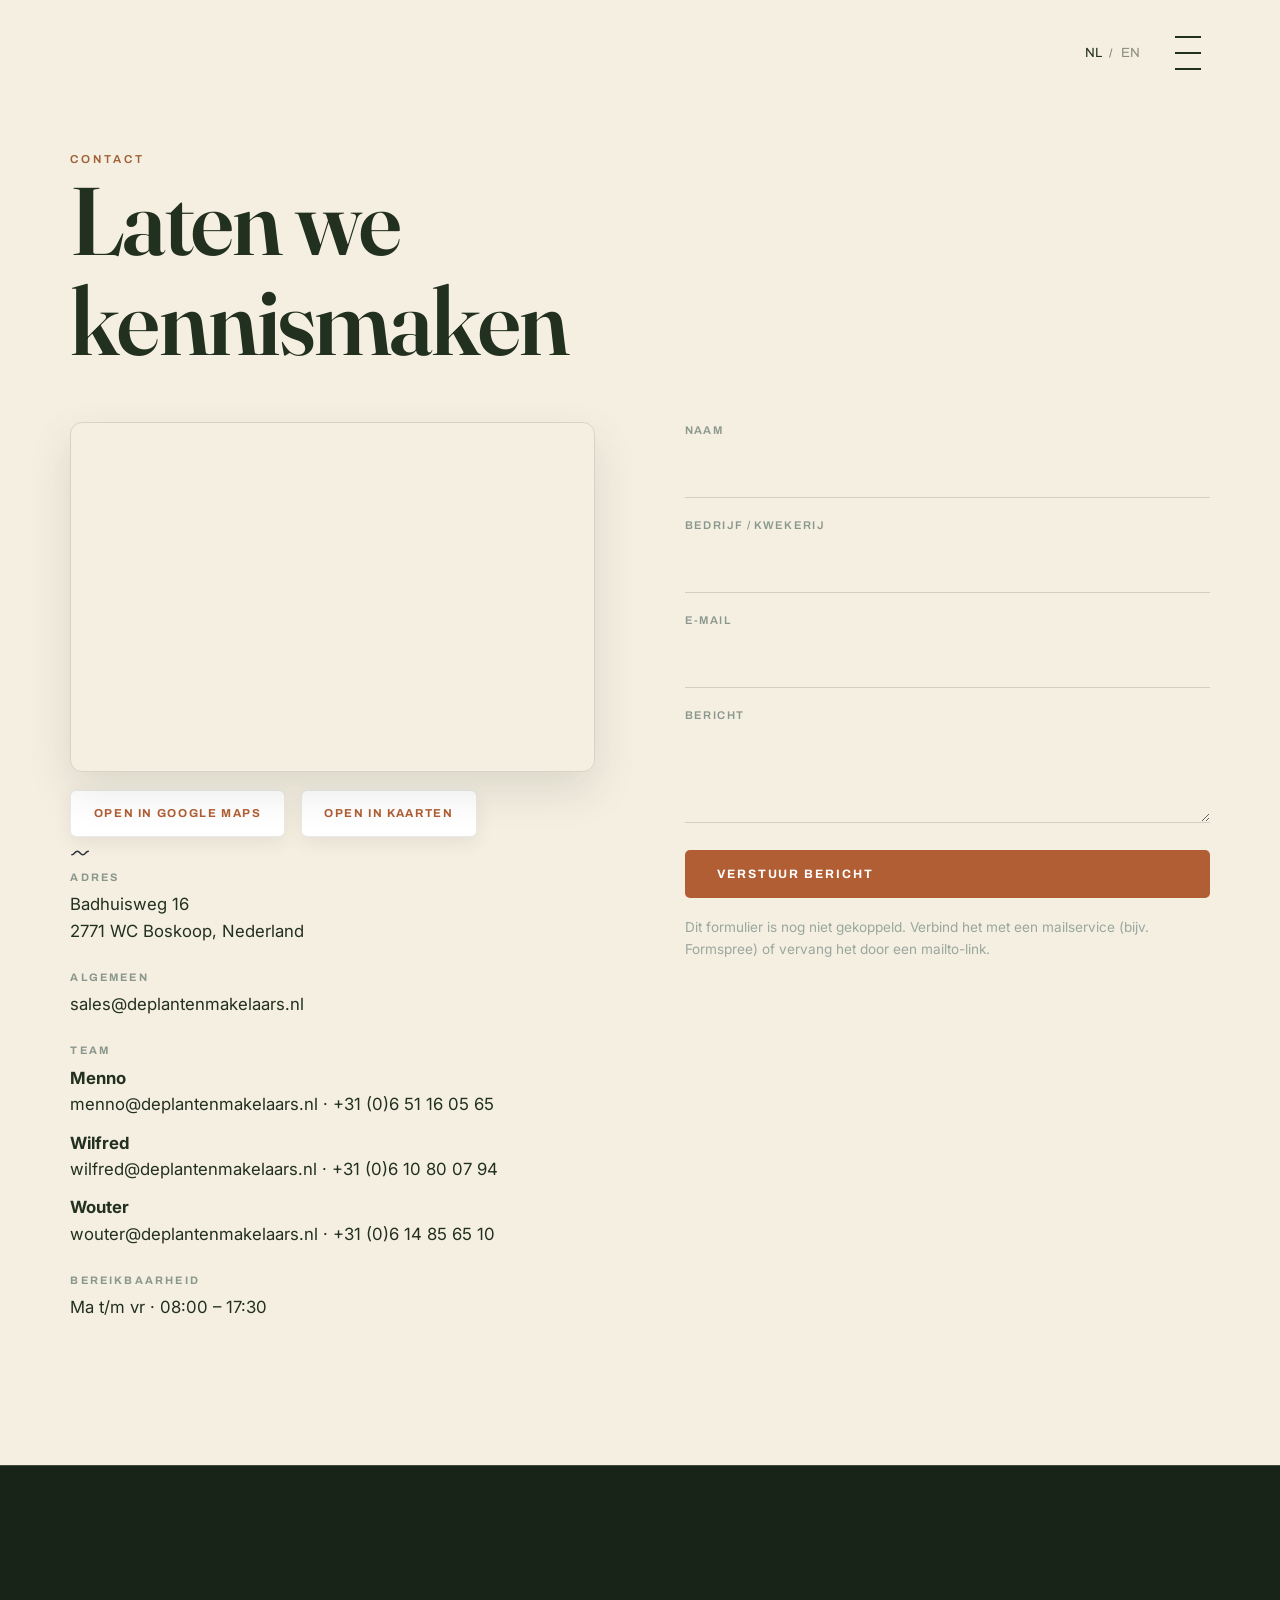
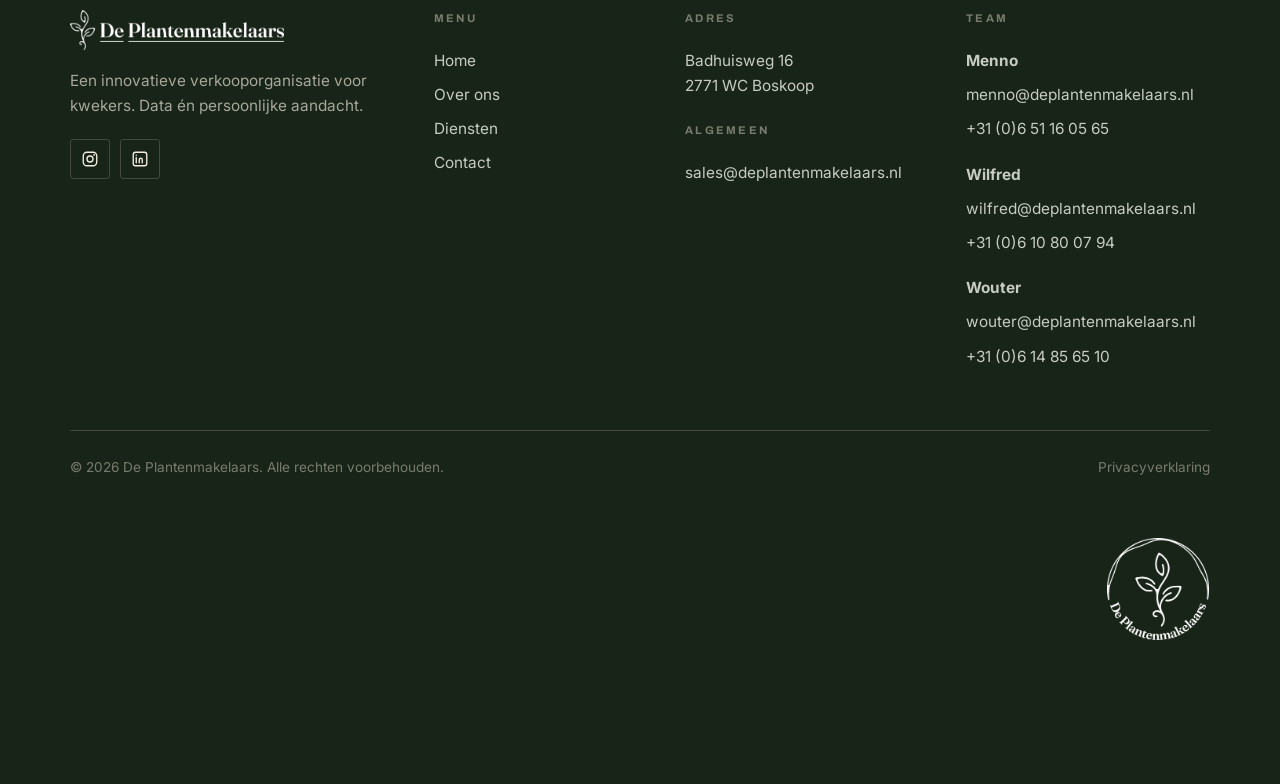
==== commit 44c14245: "2" ====
--- a/contact.html
+++ b/contact.html
@@ -8,7 +8,7 @@
 <link rel="preconnect" href="https://fonts.googleapis.com">
 <link rel="preconnect" href="https://fonts.gstatic.com" crossorigin>
 <link href="https://fonts.googleapis.com/css2?family=Archivo:wght@400;500;600;700;800;900&family=Fraunces:opsz,wght@9..144,400;9..144,500;9..144,600;9..144,900&family=Inter:wght@400;500;600&display=swap" rel="stylesheet">
-<link rel="stylesheet" href="styles.css?v=12">
+<link rel="stylesheet" href="styles.css?v=15">
 </head>
 <body>
 
@@ -67,7 +67,7 @@
             <p>Badhuisweg 16<br>2771 WC Boskoop, Nederland</p>
           </div>
           <div class="row">
-            <span class="label">E-mail</span>
+            <span class="label">Algemeen</span>
             <a class="cx-mail" href="contact.html" data-e="c2FsZXNAZGVwbGFudGVubWFrZWxhYXJzLm5s">e-mailadres</a>
           </div>
           <div class="row">
@@ -130,10 +130,22 @@
         <a href="contact.html">Contact</a>
       </div>
       <div class="footer-col">
-        <h4>Contact</h4>
+        <h4>Adres</h4>
         <p>Badhuisweg 16<br>2771 WC Boskoop</p>
+        <h4 style="margin-top:1.2rem">Algemeen</h4>
         <a class="cx-mail" href="contact.html" data-e="c2FsZXNAZGVwbGFudGVubWFrZWxhYXJzLm5s">e-mailadres</a>
+      </div>
+      <div class="footer-col">
+        <h4>Team</h4>
+        <p><strong>Menno</strong></p>
+        <a class="cx-mail" href="contact.html" data-e="bWVubm9AZGVwbGFudGVubWFrZWxhYXJzLm5s">e-mailadres</a>
         <a class="cx-tel" href="contact.html" data-t="KzMxNjUxMTYwNTY1" data-d="KzMxICgwKTYgNTEgMTYgMDUgNjU=">telefoonnummer</a>
+        <p style="margin-top:.7rem"><strong>Wilfred</strong></p>
+        <a class="cx-mail" href="contact.html" data-e="d2lsZnJlZEBkZXBsYW50ZW5tYWtlbGFhcnMubmw=">e-mailadres</a>
+        <a class="cx-tel" href="contact.html" data-t="KzMxNjEwODAwNzk0" data-d="KzMxICgwKTYgMTAgODAgMDcgOTQ=">telefoonnummer</a>
+        <p style="margin-top:.7rem"><strong>Wouter</strong></p>
+        <a class="cx-mail" href="contact.html" data-e="d291dGVyQGRlcGxhbnRlbm1ha2VsYWFycy5ubA==">e-mailadres</a>
+        <a class="cx-tel" href="contact.html" data-t="KzMxNjE0ODU2NTEw" data-d="KzMxICgwKTYgMTQgODUgNjUgMTA=">telefoonnummer</a>
       </div>
     </div>
     <div class="footer-bottom">
@@ -145,6 +157,6 @@
 </section>
 
 </main>
-<script src="script.js?v=11"></script>
+<script src="script.js?v=14"></script>
 </body>
 </html>
--- a/styles.css
+++ b/styles.css
@@ -341,6 +341,11 @@
   /* telefoon: geen scroll-snap, gewoon vloeiend doorscrollen */
   html { scroll-snap-type: none; }
   .panel { scroll-snap-align: none; }
+  /* telefoon: fade/zoom sneller en soepeler, robuust bij snel scrollen */
+  .rise { transform: translateY(18px); transition: opacity .5s var(--ease), transform .5s var(--ease); }
+  .panel.in .rise.d1, .panel.in .rise.d2, .panel.in .rise.d3,
+  .panel.in .rise.d4, .panel.in .rise.d5, .panel.in .rise.d6 { transition-delay: .04s; }
+  .panel-bg img { transition: transform 1s var(--ease); }
 }
 
 .tick-list { margin-top: 1.6rem; display: grid; gap: .9rem; }
@@ -503,11 +508,13 @@
    FOOTER
    =========================================================== */
 .footer { background: #182417; border-top: 1px solid var(--line-d); align-items: center; }
-.footer-grid { display: grid; grid-template-columns: 1.6fr 1fr 1fr; gap: clamp(28px, 5vw, 64px); width: 100%; }
+.footer-grid { display: grid; grid-template-columns: 1.6fr 1fr 1fr 1.3fr; gap: clamp(28px, 5vw, 64px); width: 100%; }
+@media (max-width: 980px) { .footer-grid { grid-template-columns: 1fr 1fr; } }
 .footer .logo { mix-blend-mode: normal; margin-bottom: 1.2rem; }
 .footer p { color: var(--muted); font-size: .96rem; max-width: 36ch; }
 .footer h4 { font-family: var(--font-head); font-size: .7rem; letter-spacing: .2em; text-transform: uppercase; color: var(--faint); margin-bottom: 1rem; }
 .footer-col a, .footer-col p { display: block; color: rgba(243,246,239,.8); padding-block: .3rem; font-size: .96rem; }
+.footer-col .foot-label { font-family: var(--font-label); text-transform: uppercase; letter-spacing: .14em; font-size: .66rem; color: var(--muted); margin: .9rem 0 -.1rem; padding-block: 0; }
 .footer-col a:hover { color: var(--accent-d); }
 .socials { display: flex; gap: .6rem; margin-top: 1.3rem; }
 .socials a { width: 40px; height: 40px; border: 1px solid var(--line-d); border-radius: 3px; display: grid; place-items: center; transition: border-color .3s ease, color .3s ease; }
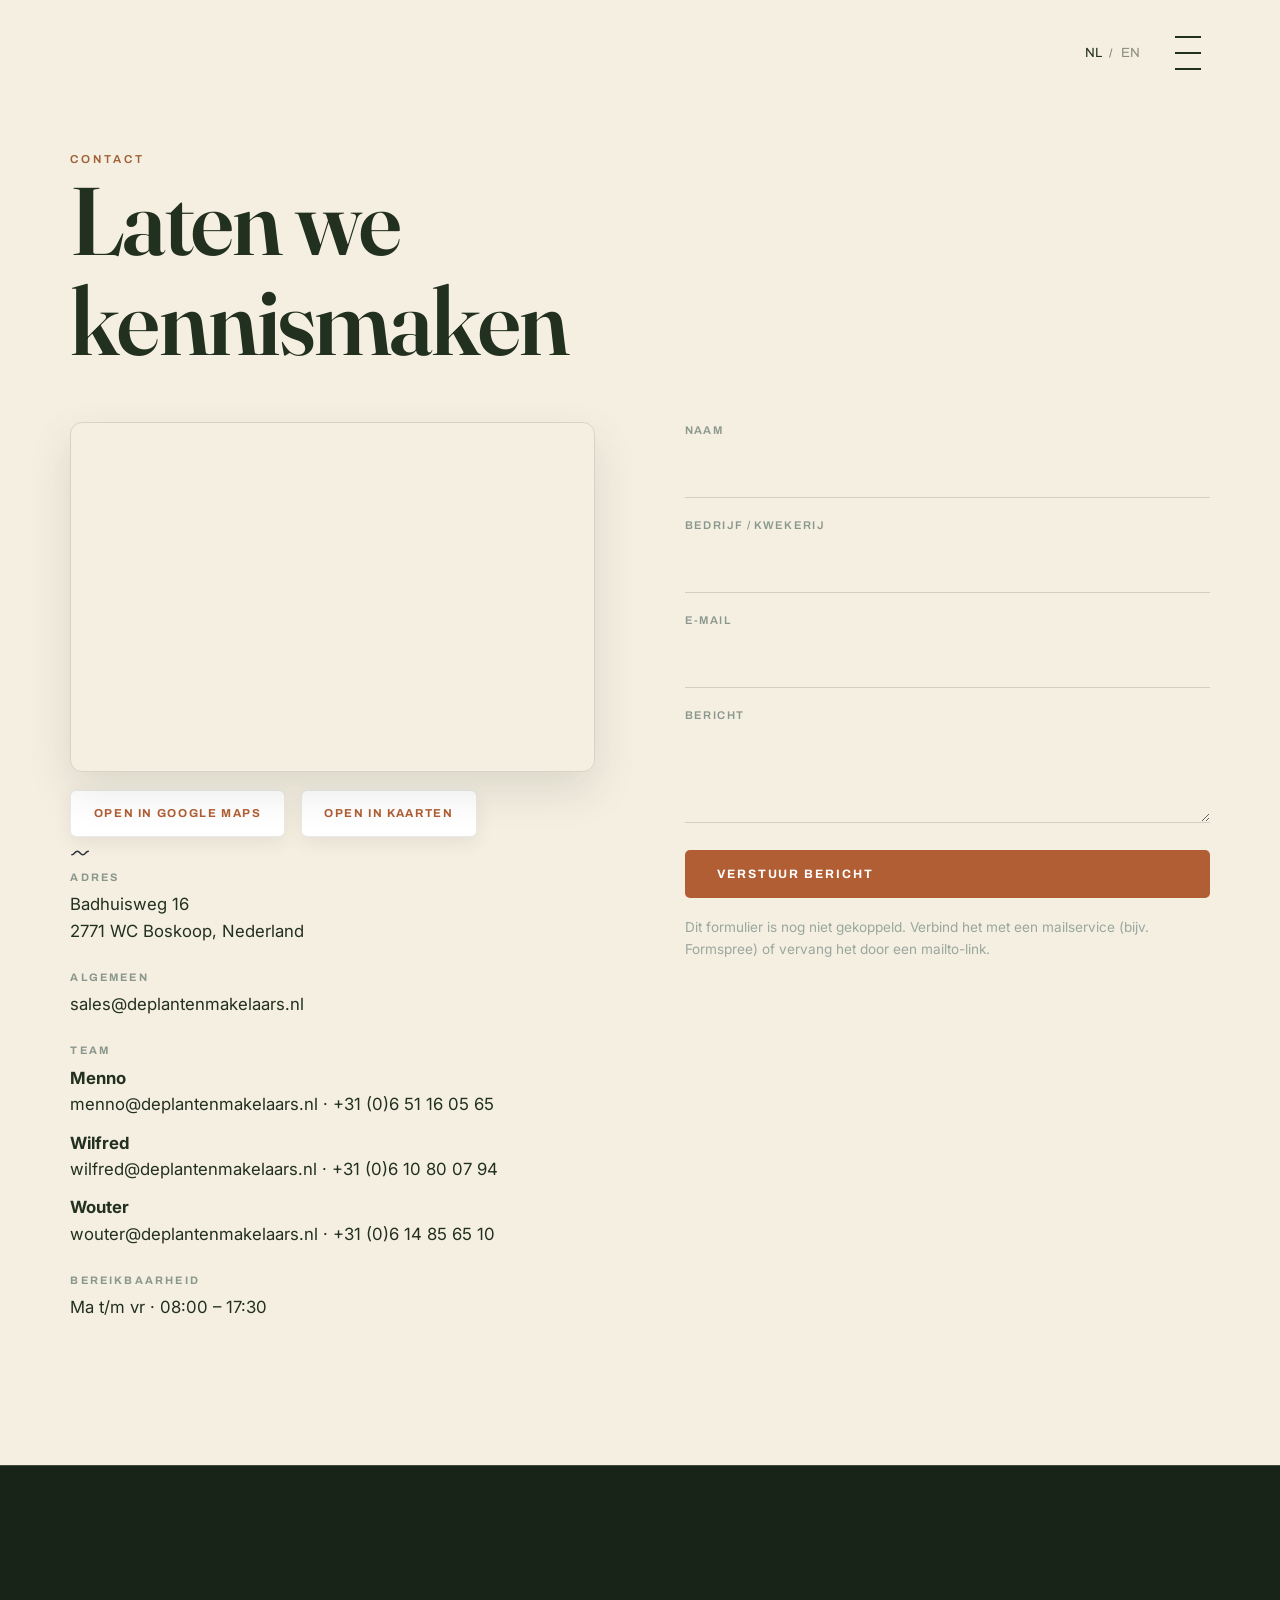
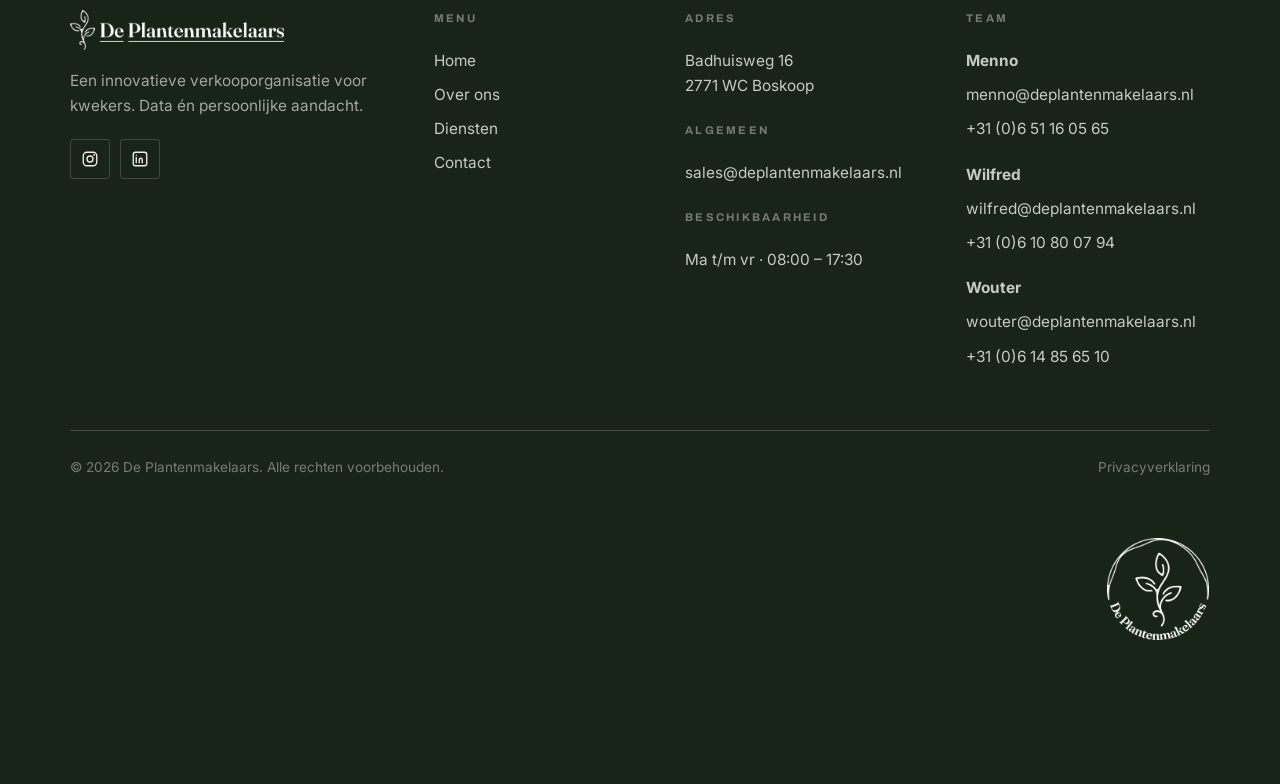
==== commit 0342a917: "4" ====
--- a/contact.html
+++ b/contact.html
@@ -134,6 +134,8 @@
         <p>Badhuisweg 16<br>2771 WC Boskoop</p>
         <h4 style="margin-top:1.2rem">Algemeen</h4>
         <a class="cx-mail" href="contact.html" data-e="c2FsZXNAZGVwbGFudGVubWFrZWxhYXJzLm5s">e-mailadres</a>
+        <h4 style="margin-top:1.2rem"><span data-lang-nl>Beschikbaarheid</span><span data-lang-en>Availability</span></h4>
+        <p><span data-lang-nl>Ma t/m vr · 08:00 – 17:30</span><span data-lang-en>Mon–Fri · 08:00 – 17:30</span></p>
       </div>
       <div class="footer-col">
         <h4>Team</h4>
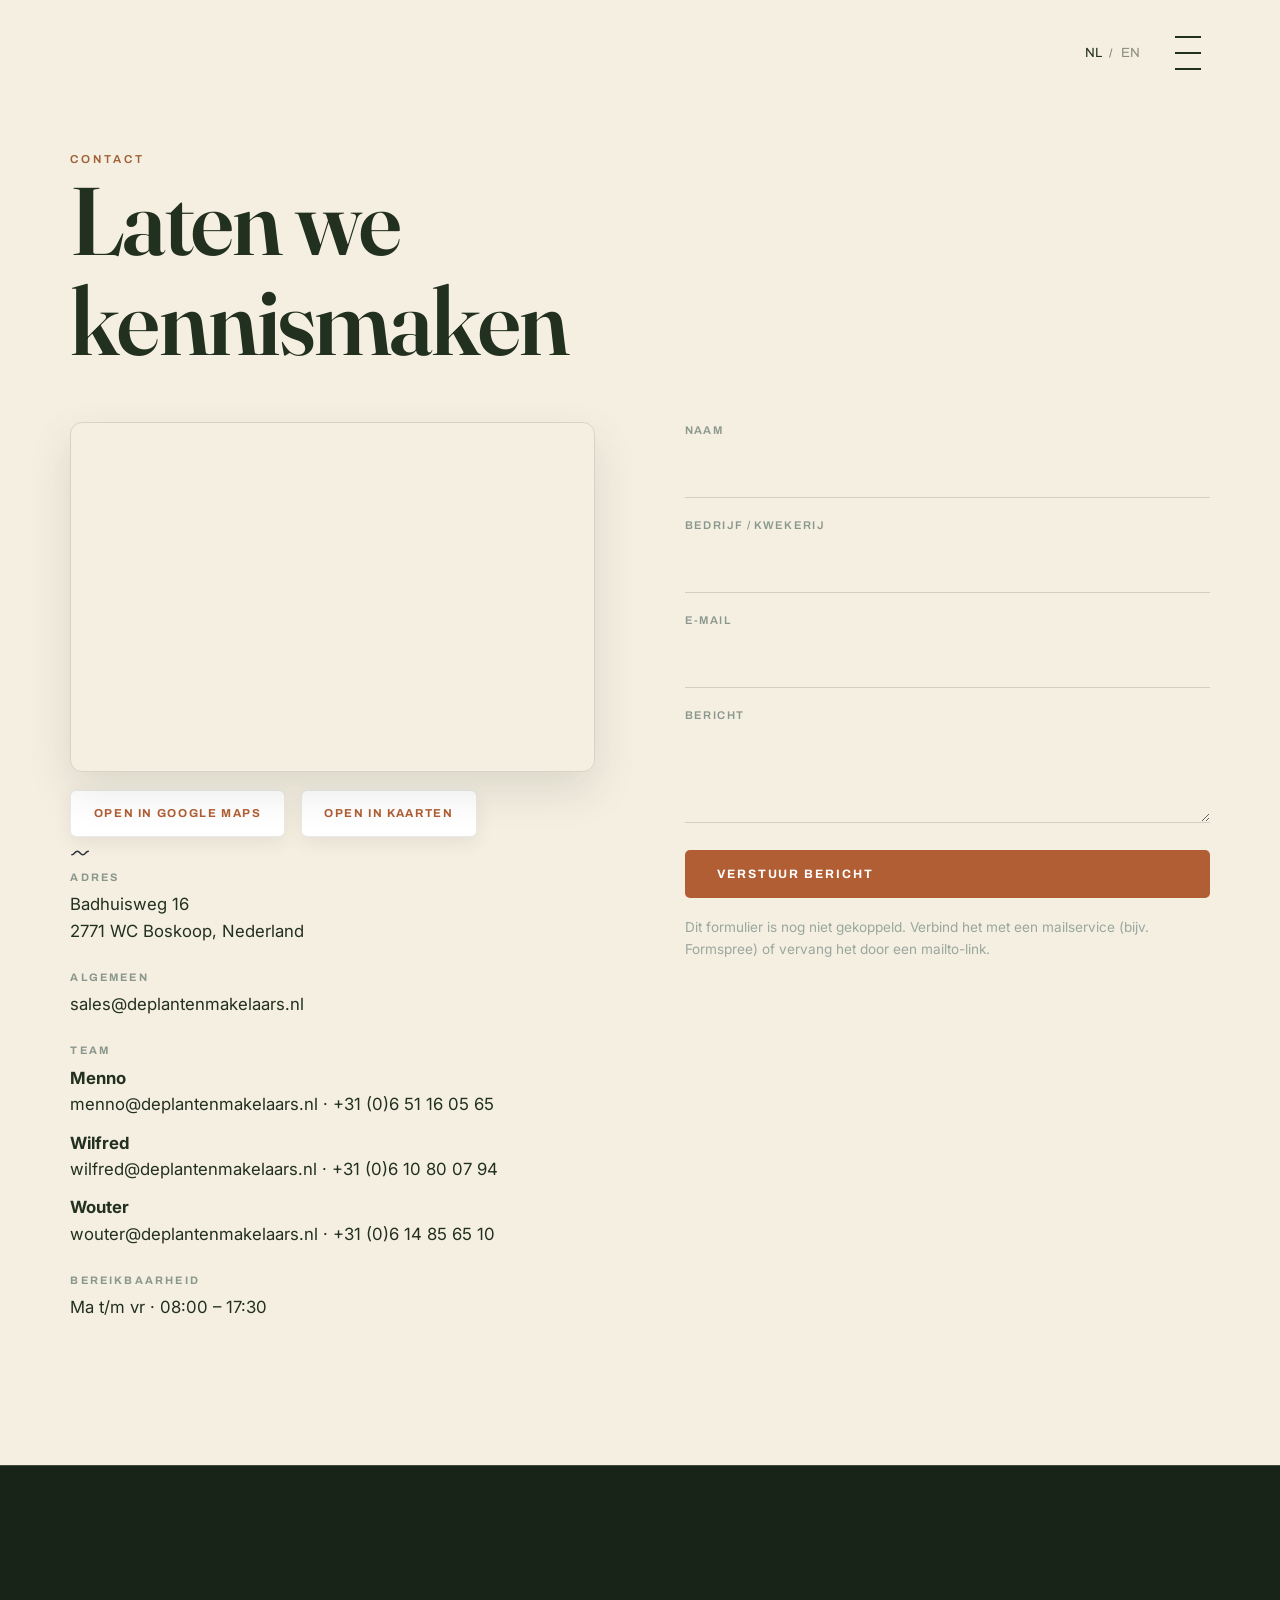
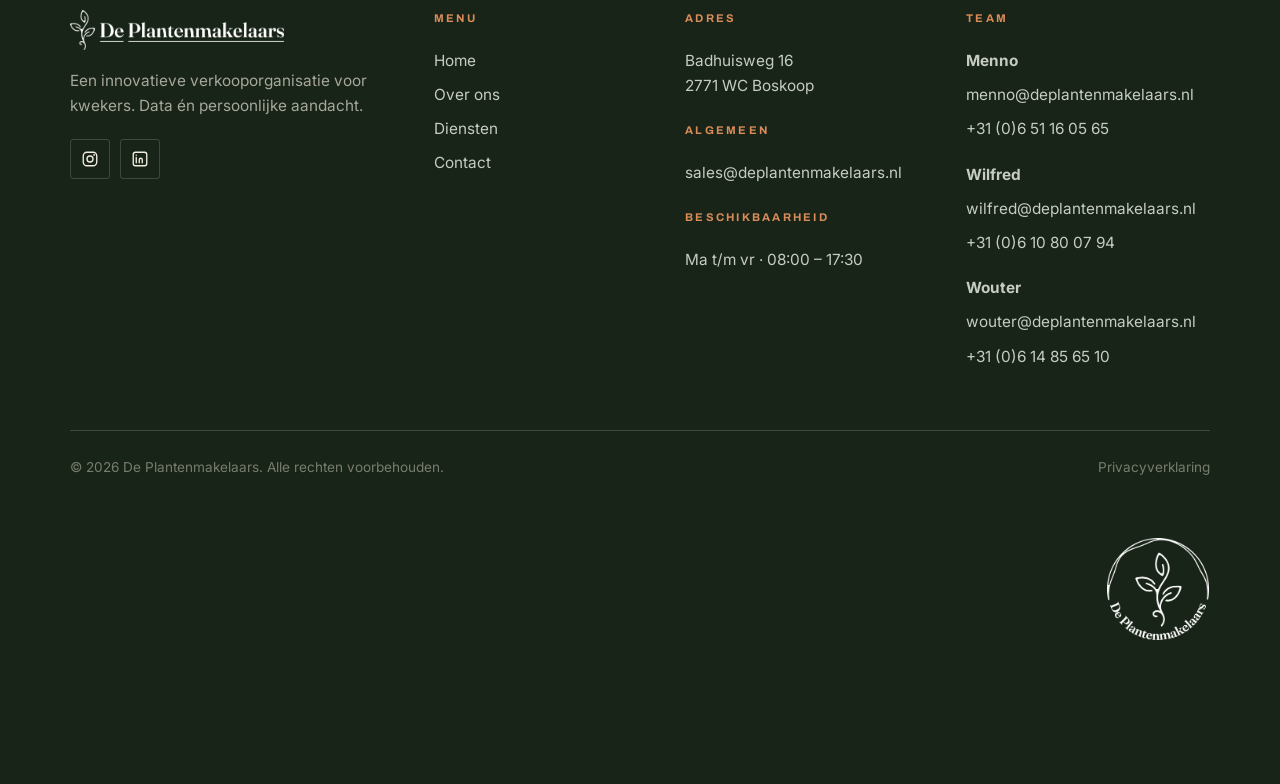
==== commit 6e70c337: "5" ====
--- a/contact.html
+++ b/contact.html
@@ -8,7 +8,7 @@
 <link rel="preconnect" href="https://fonts.googleapis.com">
 <link rel="preconnect" href="https://fonts.gstatic.com" crossorigin>
 <link href="https://fonts.googleapis.com/css2?family=Archivo:wght@400;500;600;700;800;900&family=Fraunces:opsz,wght@9..144,400;9..144,500;9..144,600;9..144,900&family=Inter:wght@400;500;600&display=swap" rel="stylesheet">
-<link rel="stylesheet" href="styles.css?v=15">
+<link rel="stylesheet" href="styles.css?v=16">
 </head>
 <body>
 
--- a/styles.css
+++ b/styles.css
@@ -512,7 +512,7 @@
 @media (max-width: 980px) { .footer-grid { grid-template-columns: 1fr 1fr; } }
 .footer .logo { mix-blend-mode: normal; margin-bottom: 1.2rem; }
 .footer p { color: var(--muted); font-size: .96rem; max-width: 36ch; }
-.footer h4 { font-family: var(--font-head); font-size: .7rem; letter-spacing: .2em; text-transform: uppercase; color: var(--faint); margin-bottom: 1rem; }
+.footer h4 { font-family: var(--font-head); font-size: .7rem; letter-spacing: .2em; text-transform: uppercase; color: var(--accent-d); margin-bottom: 1rem; }
 .footer-col a, .footer-col p { display: block; color: rgba(243,246,239,.8); padding-block: .3rem; font-size: .96rem; }
 .footer-col .foot-label { font-family: var(--font-label); text-transform: uppercase; letter-spacing: .14em; font-size: .66rem; color: var(--muted); margin: .9rem 0 -.1rem; padding-block: 0; }
 .footer-col a:hover { color: var(--accent-d); }
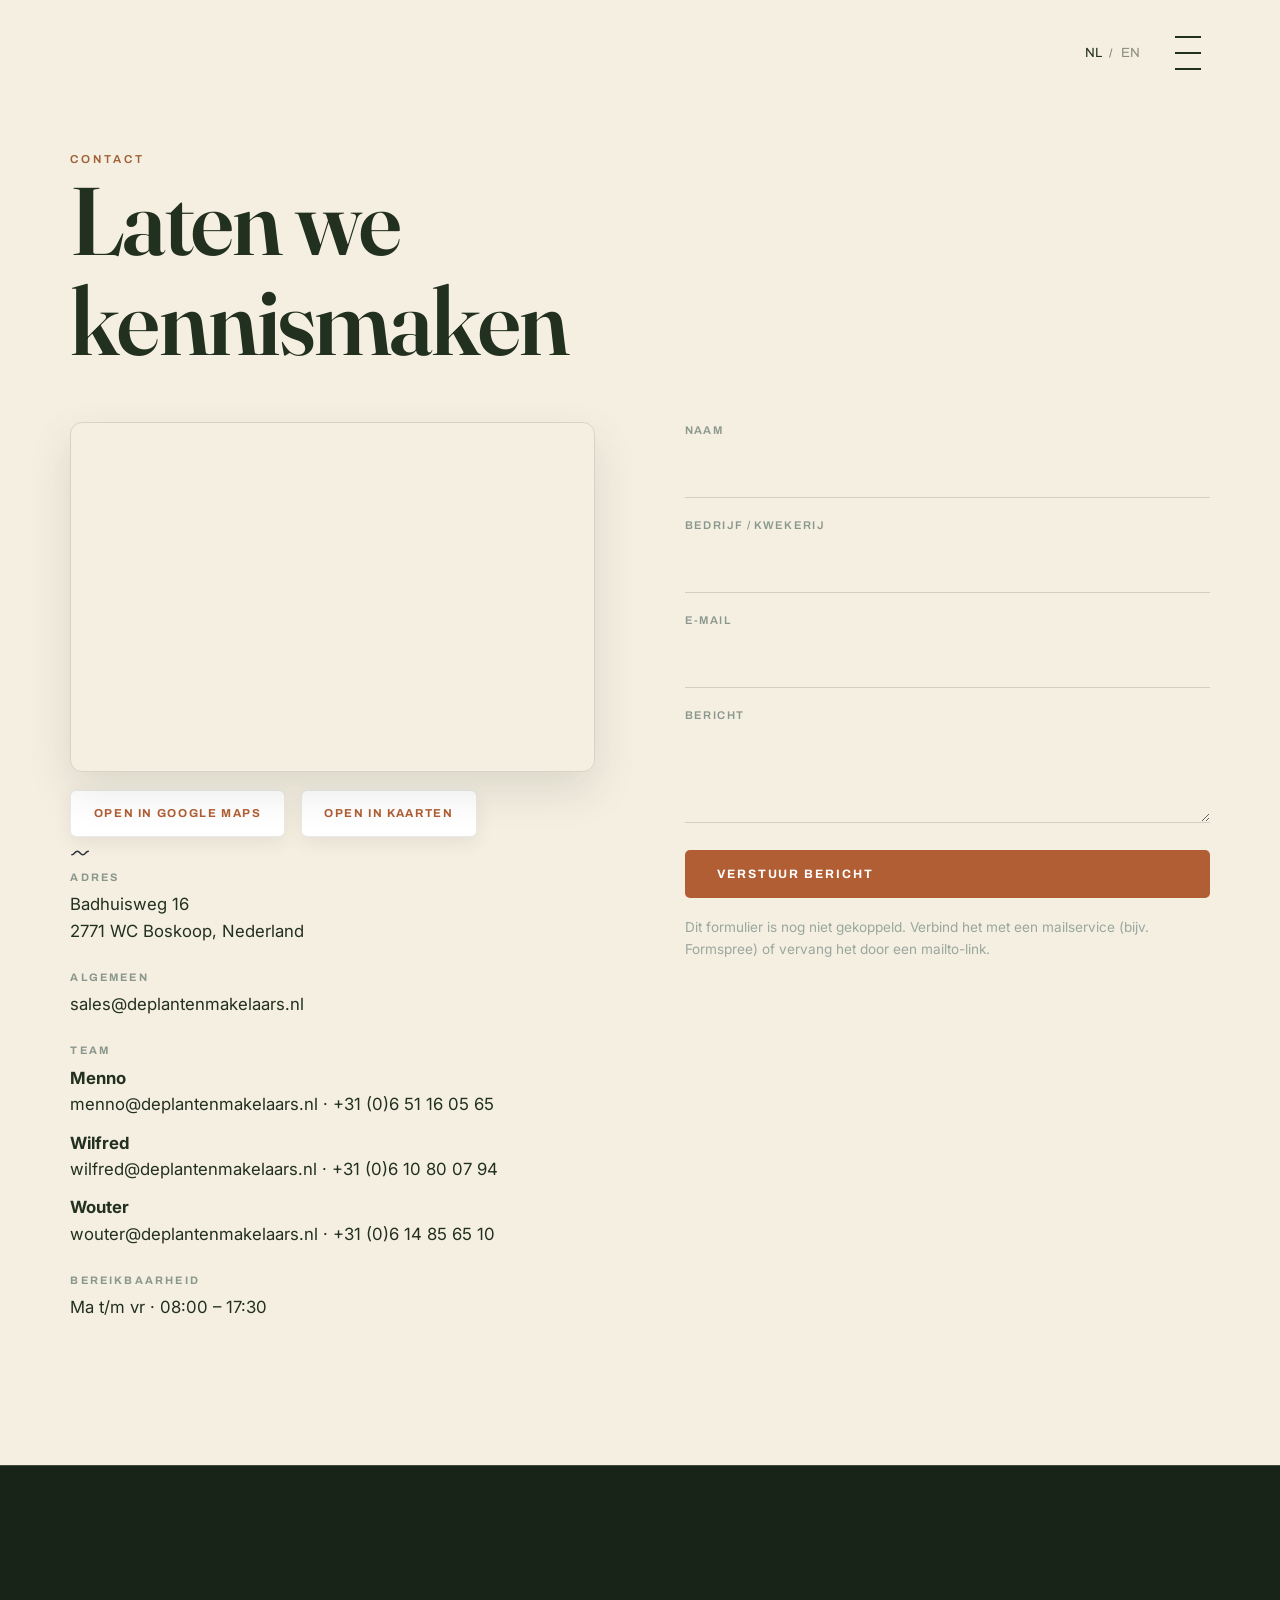
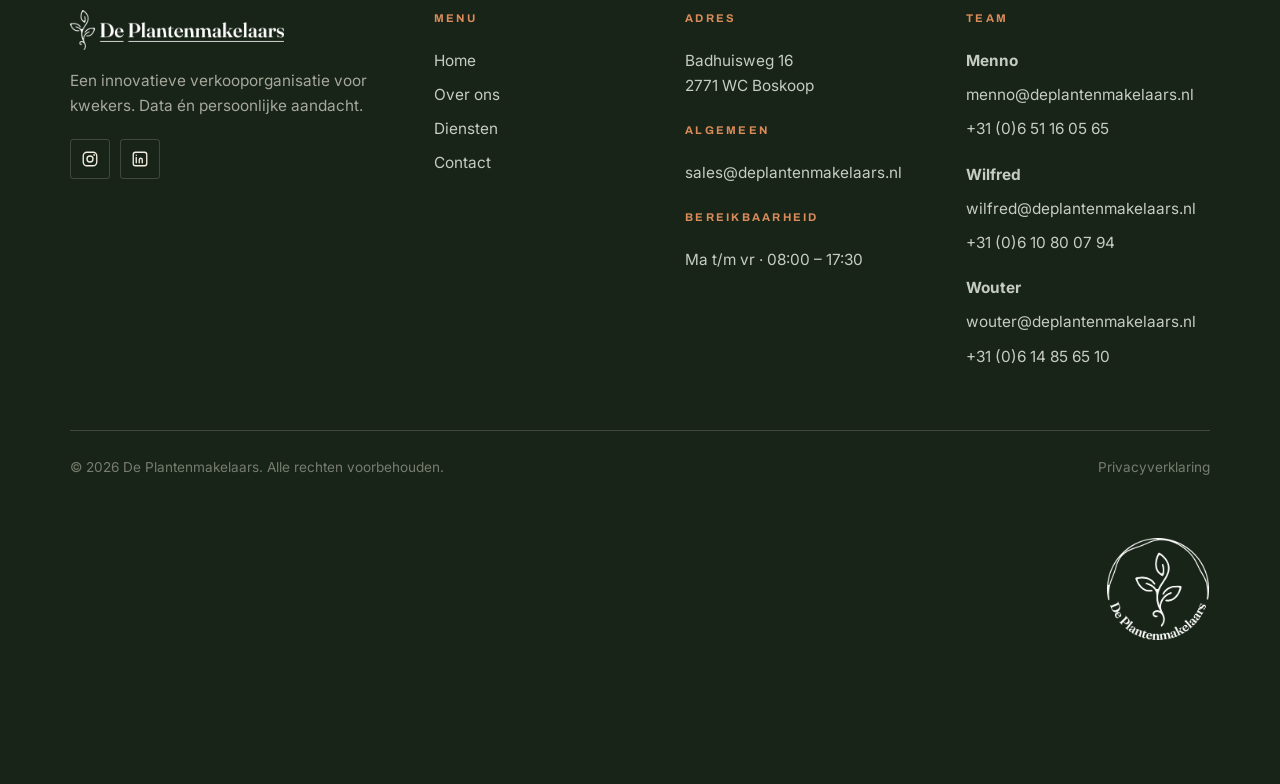
==== commit 514cae3c: "7" ====
--- a/contact.html
+++ b/contact.html
@@ -8,7 +8,7 @@
 <link rel="preconnect" href="https://fonts.googleapis.com">
 <link rel="preconnect" href="https://fonts.gstatic.com" crossorigin>
 <link href="https://fonts.googleapis.com/css2?family=Archivo:wght@400;500;600;700;800;900&family=Fraunces:opsz,wght@9..144,400;9..144,500;9..144,600;9..144,900&family=Inter:wght@400;500;600&display=swap" rel="stylesheet">
-<link rel="stylesheet" href="styles.css?v=16">
+<link rel="stylesheet" href="styles.css?v=17">
 </head>
 <body>
 
@@ -134,7 +134,7 @@
         <p>Badhuisweg 16<br>2771 WC Boskoop</p>
         <h4 style="margin-top:1.2rem">Algemeen</h4>
         <a class="cx-mail" href="contact.html" data-e="c2FsZXNAZGVwbGFudGVubWFrZWxhYXJzLm5s">e-mailadres</a>
-        <h4 style="margin-top:1.2rem"><span data-lang-nl>Beschikbaarheid</span><span data-lang-en>Availability</span></h4>
+        <h4 style="margin-top:1.2rem"><span data-lang-nl>Bereikbaarheid</span><span data-lang-en>Availability</span></h4>
         <p><span data-lang-nl>Ma t/m vr · 08:00 – 17:30</span><span data-lang-en>Mon–Fri · 08:00 – 17:30</span></p>
       </div>
       <div class="footer-col">
--- a/styles.css
+++ b/styles.css
@@ -521,7 +521,7 @@
 .socials a:hover { border-color: var(--accent-d); color: var(--accent-d); }
 .socials svg { width: 18px; height: 18px; }
 .footer-bottom { margin-top: clamp(34px, 5vw, 56px); padding-top: 1.6rem; border-top: 1px solid var(--line-d); display: flex; flex-wrap: wrap; justify-content: space-between; gap: .6rem 1.4rem; font-size: .85rem; color: var(--faint); }
-@media (max-width: 760px) { .footer-grid { grid-template-columns: 1fr; } }
+@media (max-width: 760px) { .footer-grid { grid-template-columns: 1fr; } .footer-col + .footer-col { margin-top: 30px; } }
 
 /* ronddraaiend logo, rechts onderaan elke pagina onder de privacyverklaring */
 .footer-badge { width: 100%; display: flex; justify-content: flex-end; margin-top: clamp(28px, 5vw, 60px); }
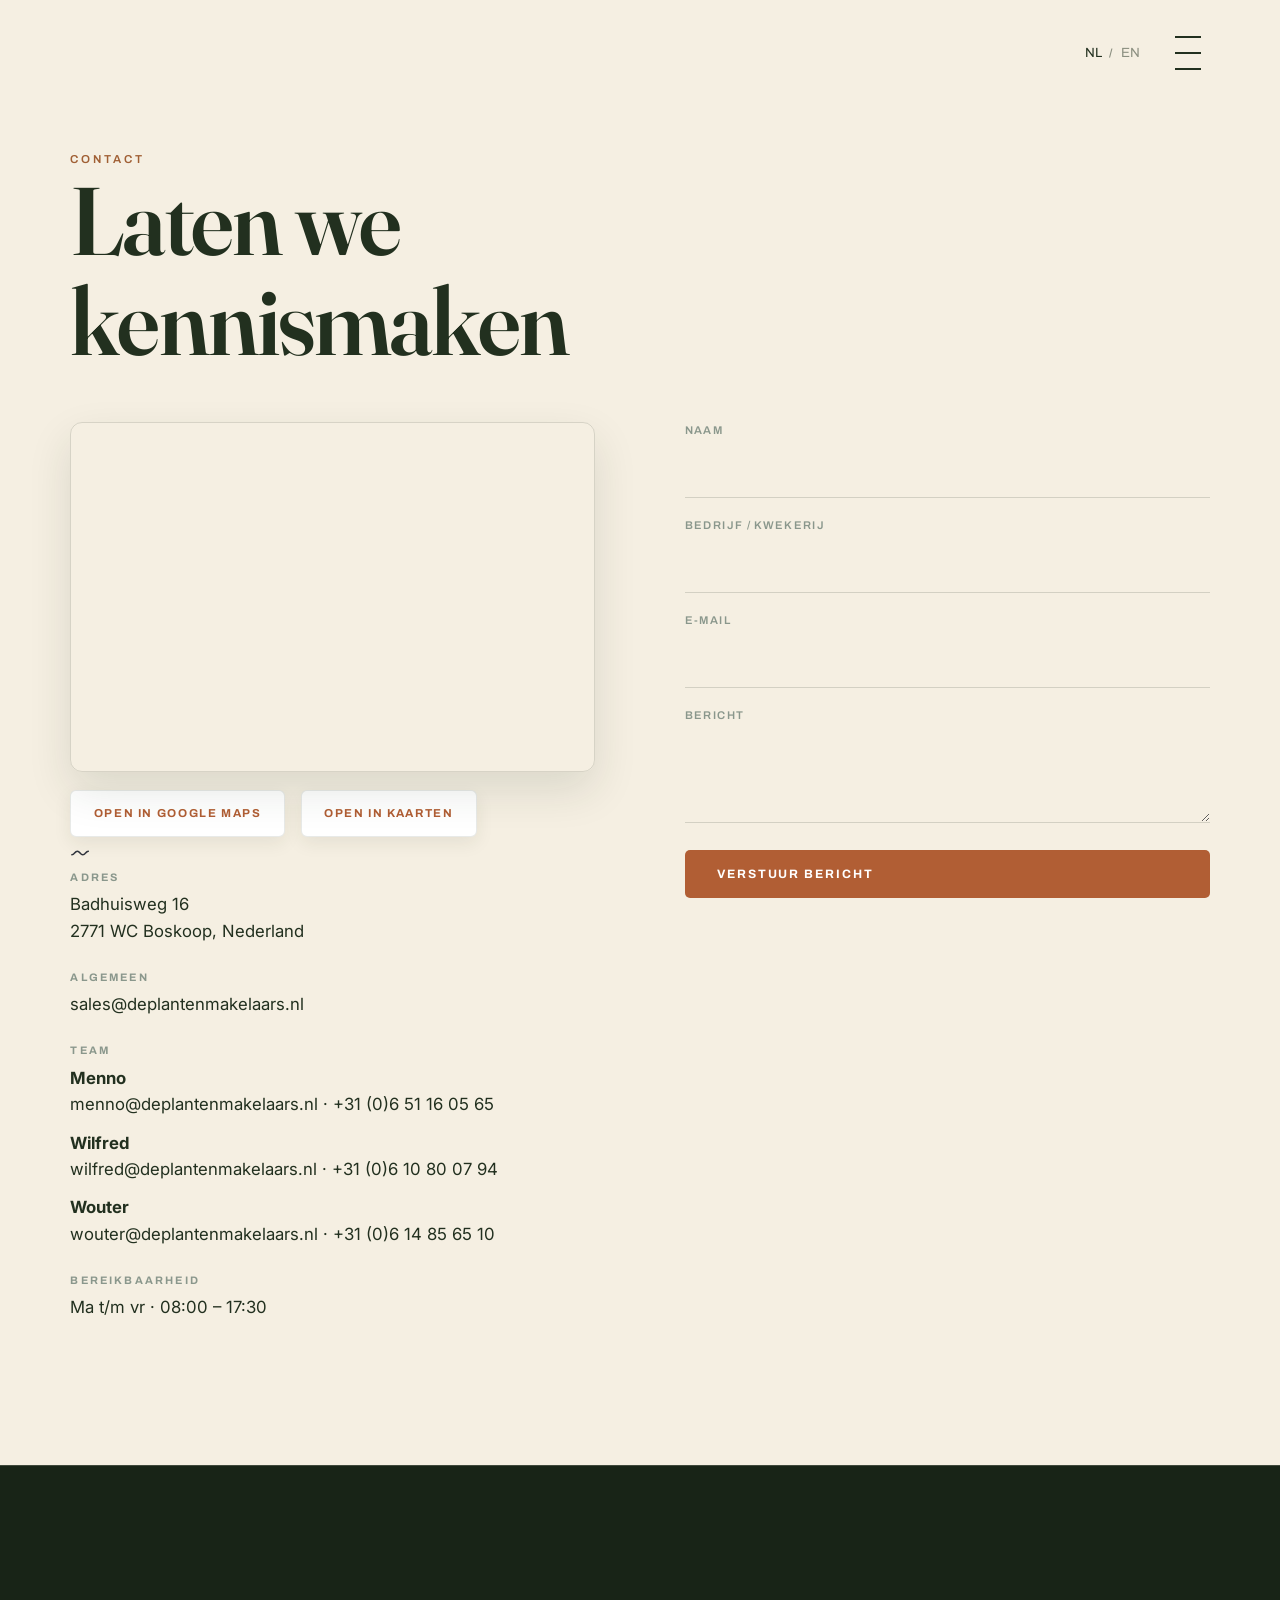
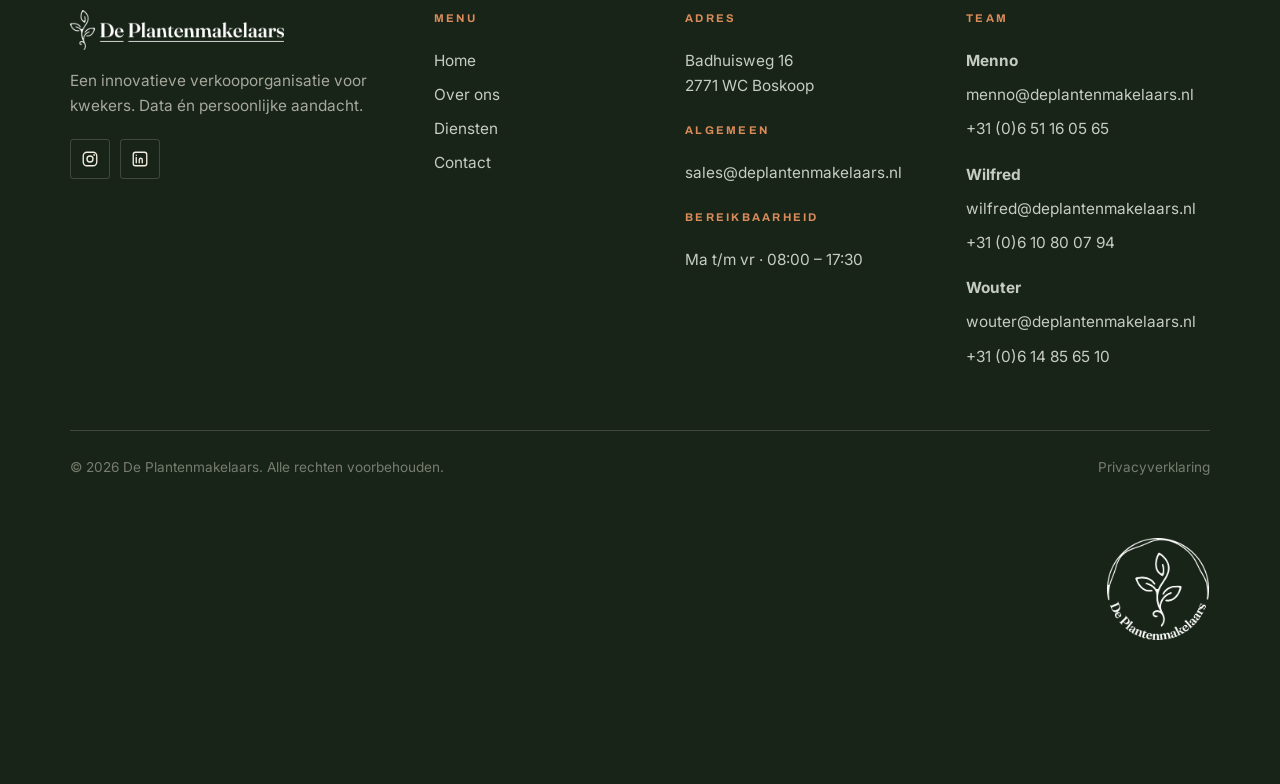
==== commit a783dae3: "11-08-2026" ====
--- a/contact.html
+++ b/contact.html
@@ -8,7 +8,7 @@
 <link rel="preconnect" href="https://fonts.googleapis.com">
 <link rel="preconnect" href="https://fonts.gstatic.com" crossorigin>
 <link href="https://fonts.googleapis.com/css2?family=Archivo:wght@400;500;600;700;800;900&family=Fraunces:opsz,wght@9..144,400;9..144,500;9..144,600;9..144,900&family=Inter:wght@400;500;600&display=swap" rel="stylesheet">
-<link rel="stylesheet" href="styles.css?v=17">
+<link rel="stylesheet" href="styles.css?v=22">
 </head>
 <body>
 
@@ -31,7 +31,7 @@
   </nav>
   <div class="menu-foot">
     <a class="cx-mail" href="contact.html" data-e="c2FsZXNAZGVwbGFudGVubWFrZWxhYXJzLm5s" style="flex-basis:100%;color:var(--accent-d)">e-mailadres</a>
-    <a href="#">Instagram</a><a href="#">LinkedIn</a>
+    <a href="https://www.instagram.com/deplantenmakelaars" target="_blank" rel="noopener">Instagram</a><a href="https://www.linkedin.com/company/de-plantenmakelaars/" target="_blank" rel="noopener">LinkedIn</a>
   </div>
 </div>
 
@@ -85,6 +85,10 @@
 
       <div class="rise d3">
         <form class="form" id="contact-form" novalidate>
+          <input type="hidden" name="access_key" value="9fda5241-1941-42df-a197-ed11130a5368">
+          <input type="hidden" name="subject" value="Nieuw bericht via deplantenmakelaars.nl">
+          <input type="hidden" name="from_name" value="De Plantenmakelaars website">
+          <input type="checkbox" name="botcheck" tabindex="-1" autocomplete="off" style="display:none !important" aria-hidden="true">
           <div class="field">
             <label for="naam"><span data-lang-nl>Naam</span><span data-lang-en>Name</span></label>
             <input type="text" id="naam" name="naam" required autocomplete="name">
@@ -102,8 +106,8 @@
             <textarea id="bericht" name="bericht" required></textarea>
           </div>
           <button type="submit" class="btn btn--solid"><span data-lang-nl>Verstuur bericht</span><span data-lang-en>Send message</span></button>
-          <p class="form-status" hidden role="status"><span data-lang-nl>Bedankt! Je bericht is verstuurd, we nemen snel contact op.</span><span data-lang-en>Thanks! Your message has been sent, we'll be in touch soon.</span></p>
-          <p class="form-note"><span data-lang-nl>Dit formulier is nog niet gekoppeld. Verbind het met een mailservice (bijv. Formspree) of vervang het door een mailto-link.</span><span data-lang-en>This form is not yet connected. Wire it to a mail service (e.g. Formspree) or replace it with a mailto link.</span></p>
+          <p class="form-status form-ok" hidden role="status"><span data-lang-nl>Bedankt! Je bericht is verstuurd, we nemen snel contact op.</span><span data-lang-en>Thanks! Your message has been sent, we'll be in touch soon.</span></p>
+          <p class="form-status form-err" hidden role="alert"><span data-lang-nl>Er ging iets mis. Probeer het later opnieuw of mail ons rechtstreeks.</span><span data-lang-en>Something went wrong. Please try again later or email us directly.</span></p>
         </form>
       </div>
     </div>
@@ -118,8 +122,8 @@
         <a class="logo" href="index.html"><img class="logo-img" src="images/logo-cream.png" alt="De Plantenmakelaars"></a>
         <p><span data-lang-nl>Een innovatieve verkooporganisatie voor kwekers. Data én persoonlijke aandacht.</span><span data-lang-en>An innovative sales organisation for growers. Data and personal attention.</span></p>
         <div class="socials">
-          <a href="#" aria-label="Instagram"><svg viewBox="0 0 24 24" fill="none"><rect x="3" y="3" width="18" height="18" rx="5" stroke="currentColor" stroke-width="1.8"/><circle cx="12" cy="12" r="4" stroke="currentColor" stroke-width="1.8"/><circle cx="17.5" cy="6.5" r="1.2" fill="currentColor"/></svg></a>
-          <a href="#" aria-label="LinkedIn"><svg viewBox="0 0 24 24" fill="none"><rect x="3" y="3" width="18" height="18" rx="3" stroke="currentColor" stroke-width="1.8"/><path d="M7 10v7M7 7v.01M11 17v-4a2 2 0 014 0v4" stroke="currentColor" stroke-width="1.8" stroke-linecap="round"/></svg></a>
+          <a href="https://www.instagram.com/deplantenmakelaars" target="_blank" rel="noopener" aria-label="Instagram"><svg viewBox="0 0 24 24" fill="none"><rect x="3" y="3" width="18" height="18" rx="5" stroke="currentColor" stroke-width="1.8"/><circle cx="12" cy="12" r="4" stroke="currentColor" stroke-width="1.8"/><circle cx="17.5" cy="6.5" r="1.2" fill="currentColor"/></svg></a>
+          <a href="https://www.linkedin.com/company/de-plantenmakelaars/" target="_blank" rel="noopener" aria-label="LinkedIn"><svg viewBox="0 0 24 24" fill="none"><rect x="3" y="3" width="18" height="18" rx="3" stroke="currentColor" stroke-width="1.8"/><path d="M7 10v7M7 7v.01M11 17v-4a2 2 0 014 0v4" stroke="currentColor" stroke-width="1.8" stroke-linecap="round"/></svg></a>
         </div>
       </div>
       <div class="footer-col">
@@ -159,6 +163,6 @@
 </section>
 
 </main>
-<script src="script.js?v=14"></script>
+<script src="script.js?v=22"></script>
 </body>
 </html>
--- a/styles.css
+++ b/styles.css
@@ -222,6 +222,15 @@
 .panel-bg.topo::before { content: ""; position: absolute; inset: 0; z-index: 1;
   background-image: url("data:image/svg+xml,%3Csvg xmlns='http://www.w3.org/2000/svg' width='600' height='600' viewBox='0 0 600 600'%3E%3Cg fill='none' stroke='%23c9784f' stroke-width='1' stroke-opacity='0.12'%3E%3Cpath d='M0 120 Q150 60 300 120 T600 120'/%3E%3Cpath d='M0 200 Q150 140 300 200 T600 200'/%3E%3Cpath d='M0 280 Q150 220 300 280 T600 280'/%3E%3Cpath d='M0 360 Q150 300 300 360 T600 360'/%3E%3Cpath d='M0 440 Q150 380 300 440 T600 440'/%3E%3Cpath d='M0 520 Q150 460 300 520 T600 520'/%3E%3C/g%3E%3C/svg%3E");
   background-size: 760px; opacity: .5; }
+
+/* lichte panel met abstracte lijnen + warme gloed */
+.panel--linework { position: relative; }
+.panel--linework::before { content: ""; position: absolute; inset: 0; z-index: 0; pointer-events: none;
+  background-image: url("data:image/svg+xml,%3Csvg xmlns='http://www.w3.org/2000/svg' width='800' height='600' viewBox='0 0 800 600'%3E%3Cg fill='none' stroke='%23a05f34' stroke-width='1.1' stroke-opacity='0.16'%3E%3Cpath d='M0 90 Q200 30 400 90 T800 90'/%3E%3Cpath d='M0 170 Q200 110 400 170 T800 170'/%3E%3Cpath d='M0 250 Q200 190 400 250 T800 250'/%3E%3Cpath d='M0 330 Q200 270 400 330 T800 330'/%3E%3Cpath d='M0 410 Q200 350 400 410 T800 410'/%3E%3Cpath d='M0 490 Q200 430 400 490 T800 490'/%3E%3Cpath d='M0 570 Q200 510 400 570 T800 570'/%3E%3C/g%3E%3C/svg%3E");
+  background-size: 900px auto; opacity: .85;
+  -webkit-mask-image: radial-gradient(120% 100% at 50% 40%, #000 55%, transparent 92%);
+          mask-image: radial-gradient(120% 100% at 50% 40%, #000 55%, transparent 92%); }
+.panel--linework .panel-inner { position: relative; z-index: 1; }
 
 /* LICHTE panels */
 .panel--light { background: var(--paper); color: var(--ink); }
@@ -256,6 +265,7 @@
 .panel--light .cinfo .row p, .panel--paper .cinfo .row p { color: var(--ink); }
 .panel--light .form-note, .panel--paper .form-note { color: #9aa79d; }
 .panel--light .form-status, .panel--paper .form-status { color: var(--accent-l); }
+.panel--light .form-err, .panel--paper .form-err { color: #b23b2e; }
 
 /* ---------- reveal ---------- */
 .rise { opacity: 0; transform: translateY(34px); transition: opacity .9s var(--ease), transform .9s var(--ease); }
@@ -374,6 +384,7 @@
 @media (max-width: 860px) { .quotes { grid-template-columns: 1fr; } }
 .quote { position: relative; background: var(--accent-l); border-radius: 14px; padding: clamp(24px, 2.6vw, 34px); display: flex; flex-direction: column; gap: 1.4rem; }
 .quote blockquote { font-family: var(--font-head); font-weight: 500; font-size: clamp(1.08rem, 1.4vw, 1.32rem); line-height: 1.45; color: #fff; }
+.quote blockquote .tw-c { opacity: 0; transition: opacity .28s ease; }
 .quote figcaption { font-family: var(--font-label); font-weight: 700; font-size: .7rem; letter-spacing: .16em; text-transform: uppercase; color: rgba(255,255,255,.82); margin-top: auto; display: flex; flex-direction: column; gap: .22rem; line-height: 1.35; }
 .quote figcaption .q-name { color: #fff; }
 .quote figcaption .q-firm { color: rgba(255,255,255,.68); }
@@ -652,7 +663,6 @@
   .member .frame img[src$="fte.jpg"] { object-position: 58% 10%; }
   .media--sq img[src$="fte.jpg"] { object-position: 58% 10%; }
   /* fotokaart-uitsnede (jouw posities uit de sleep-tool) */
-  .media img[src$="service-academy.jpg"]       { object-position: 50% 39%; }
   .media img[src$="expertise.jpg"]             { object-position: 51% 23%; }
   .media img[src$="story.jpg"]                 { object-position: 49% 81%; }
   .media img[src$="service-1.jpg"]             { object-position: 50% 62%; }
@@ -741,7 +751,7 @@
 /* ---------- reduced motion ---------- */
 @media (prefers-reduced-motion: reduce) {
   html { scroll-snap-type: none; scroll-behavior: auto; }
-  .rise, .panel-bg img { opacity: 1 !important; transform: none !important; transition: none !important; }
+  .rise, .panel-bg img, .quote blockquote { opacity: 1 !important; transform: none !important; transition: none !important; }
   .scroll-cue .line::after { animation: none; }
 }
 
